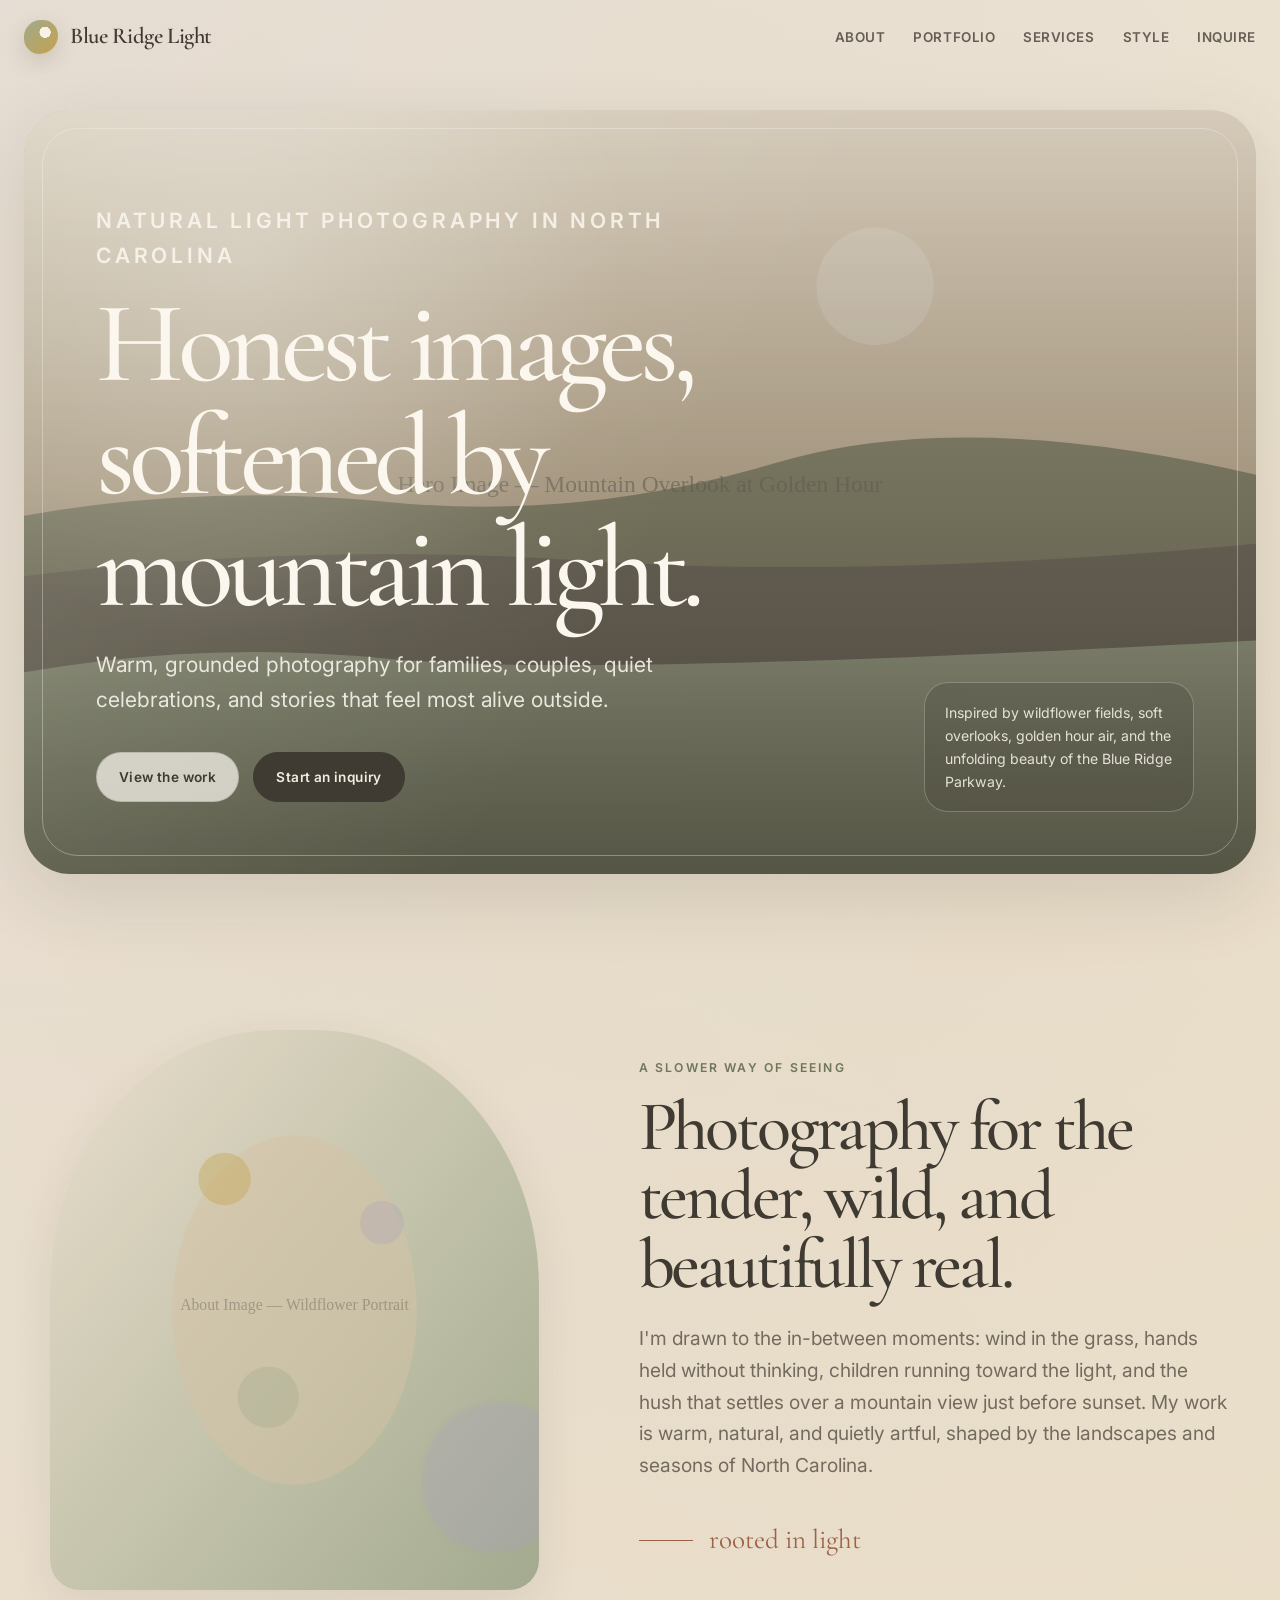
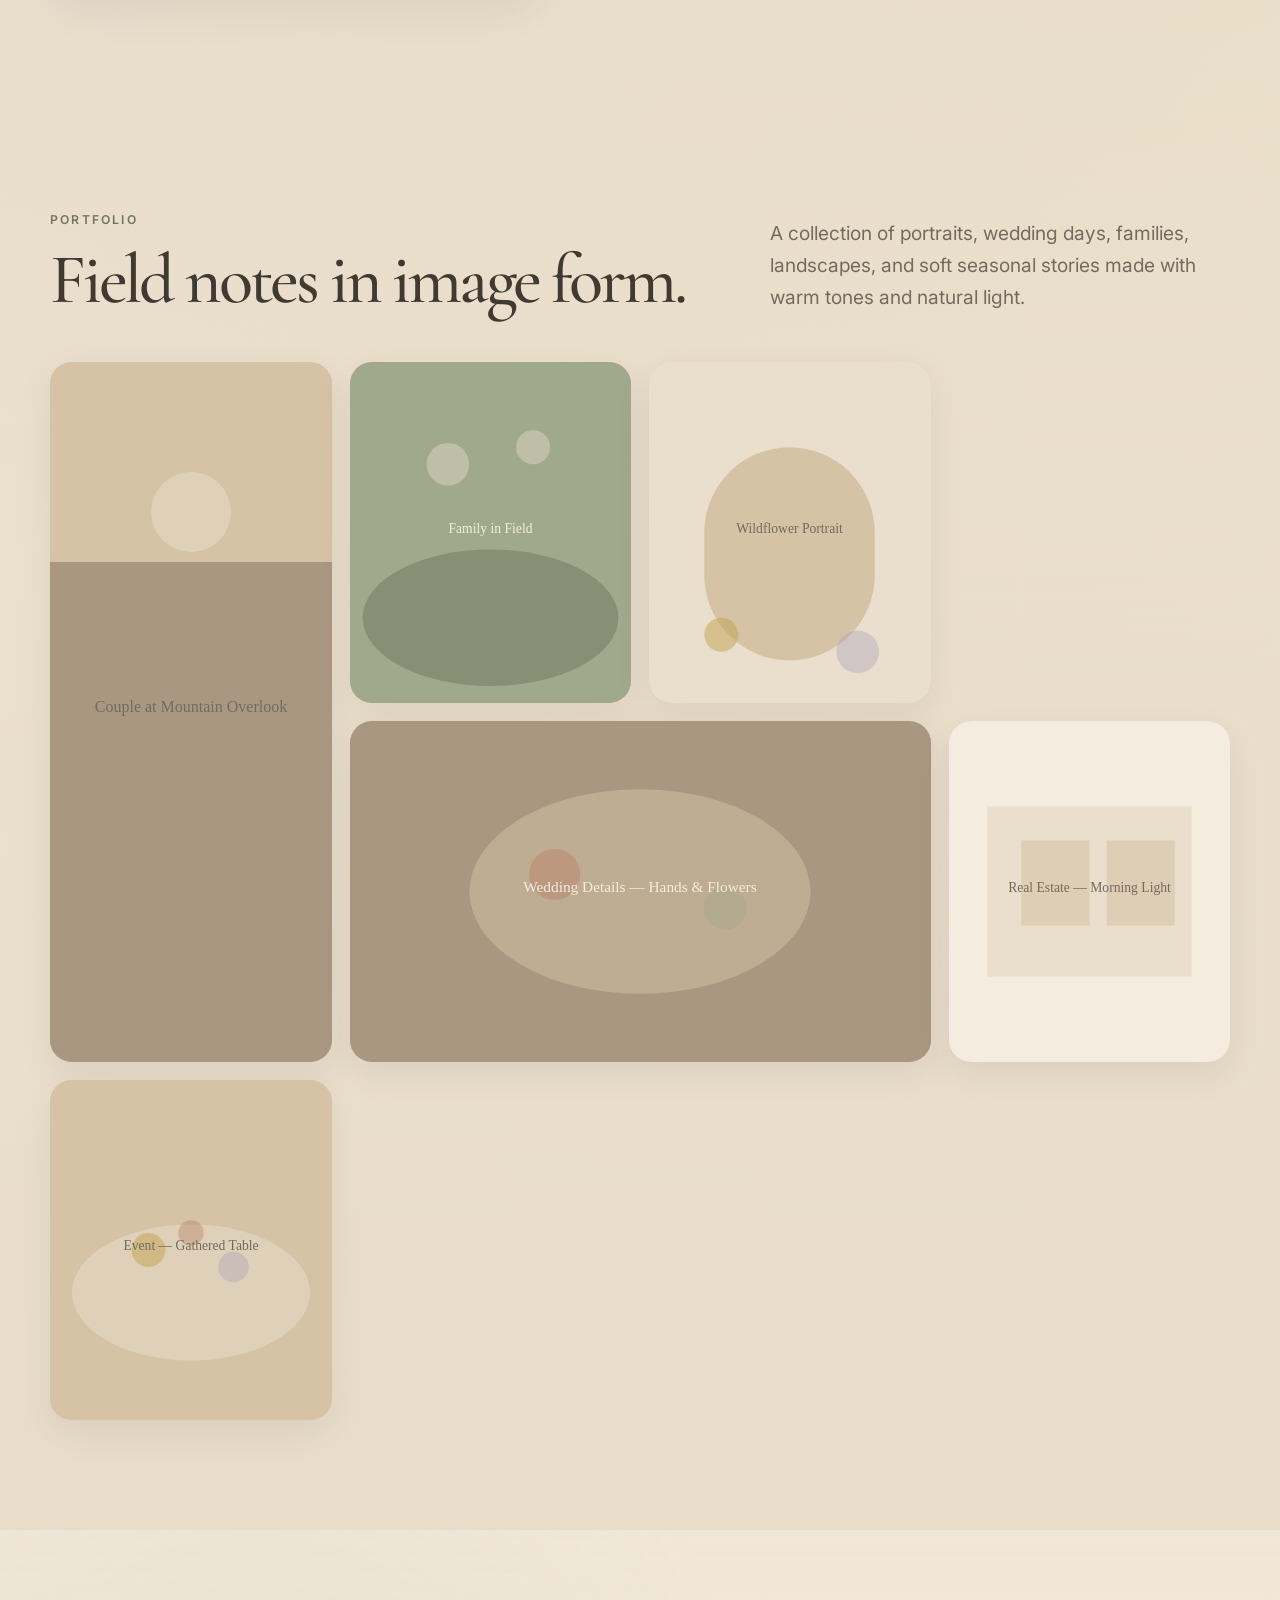
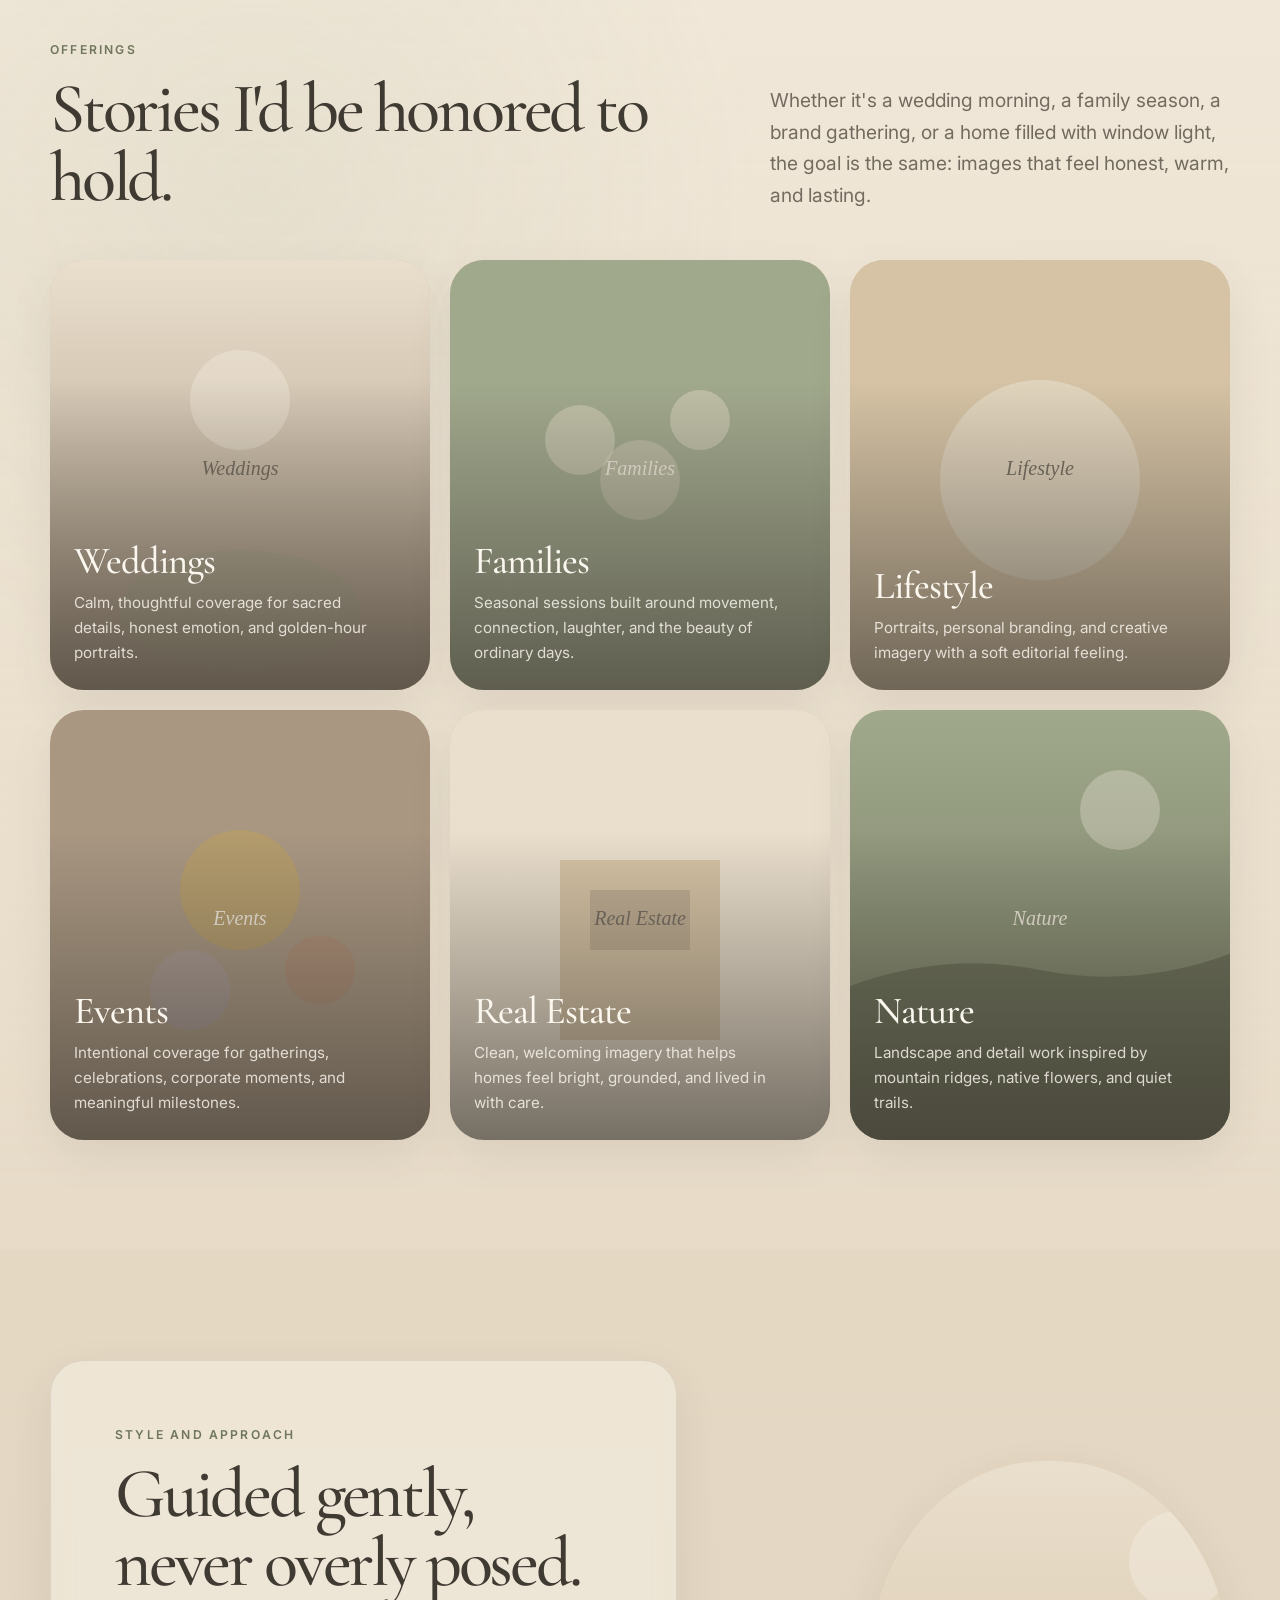
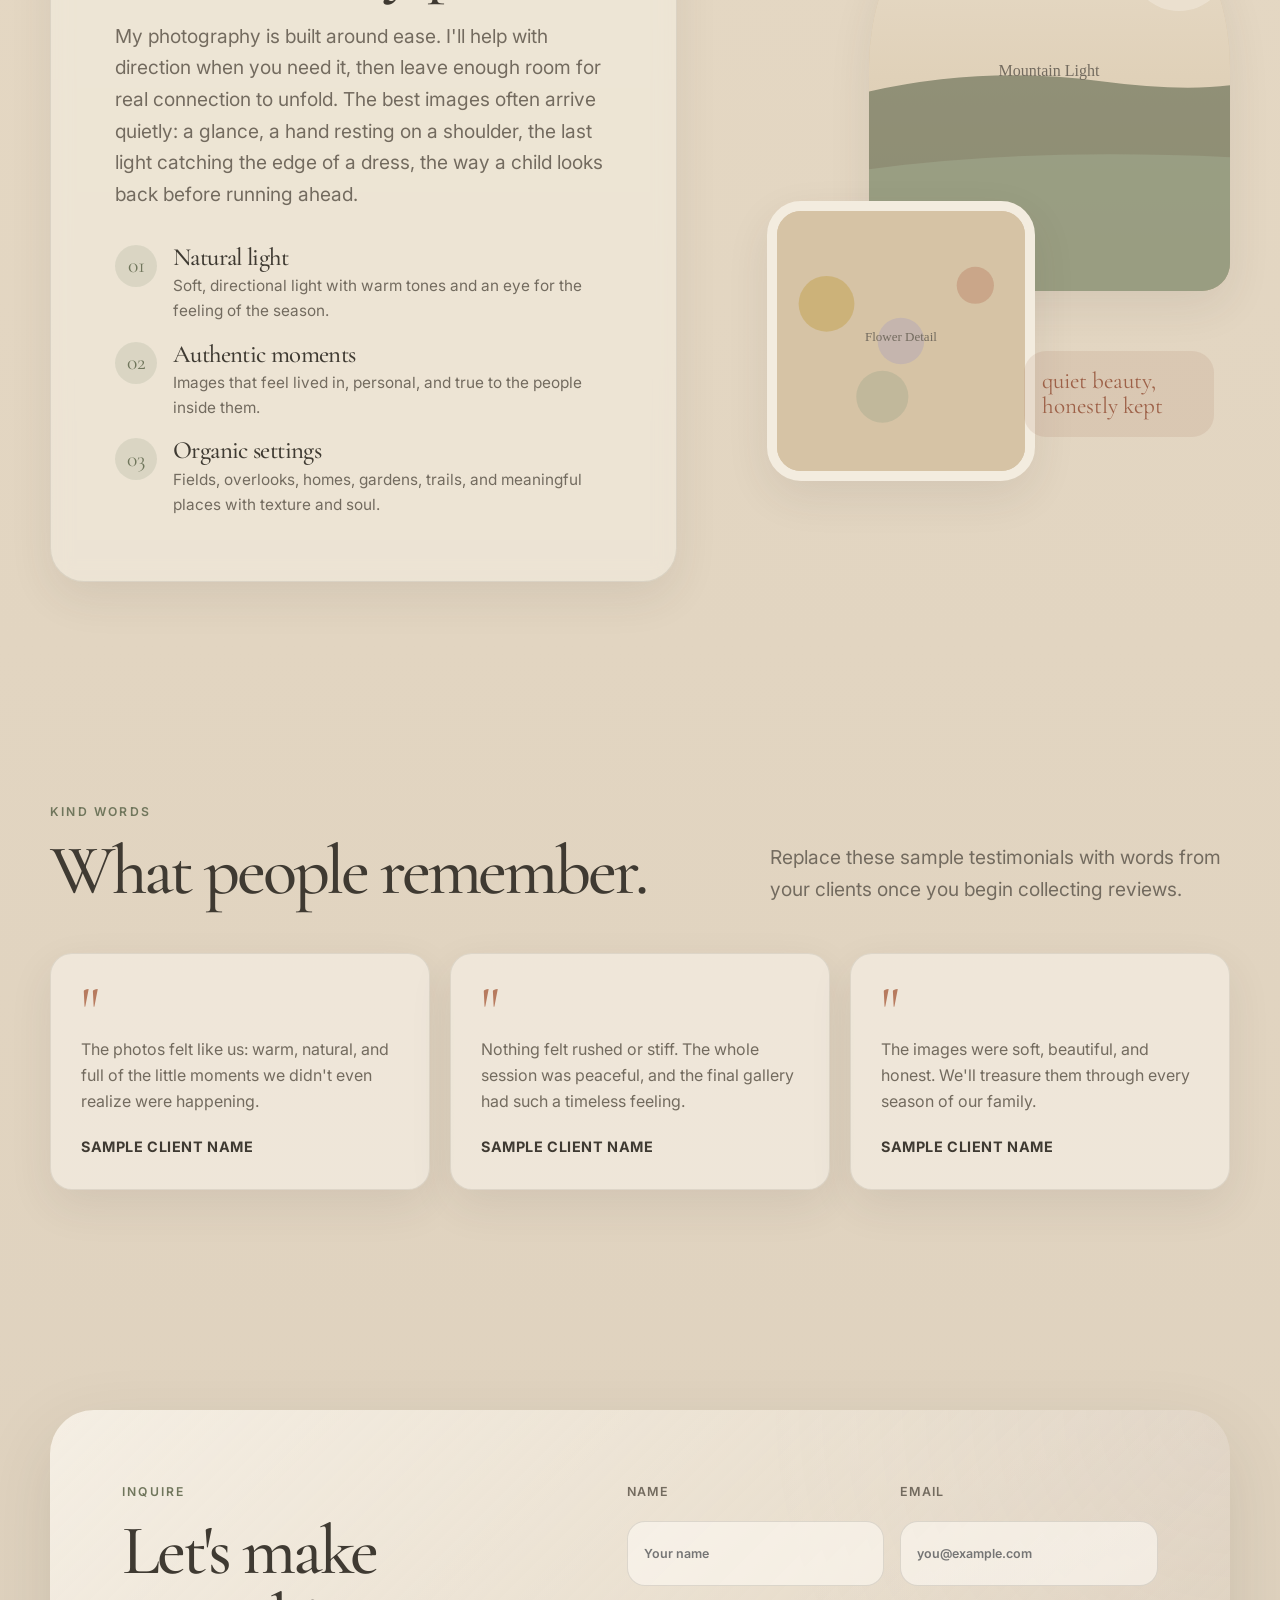
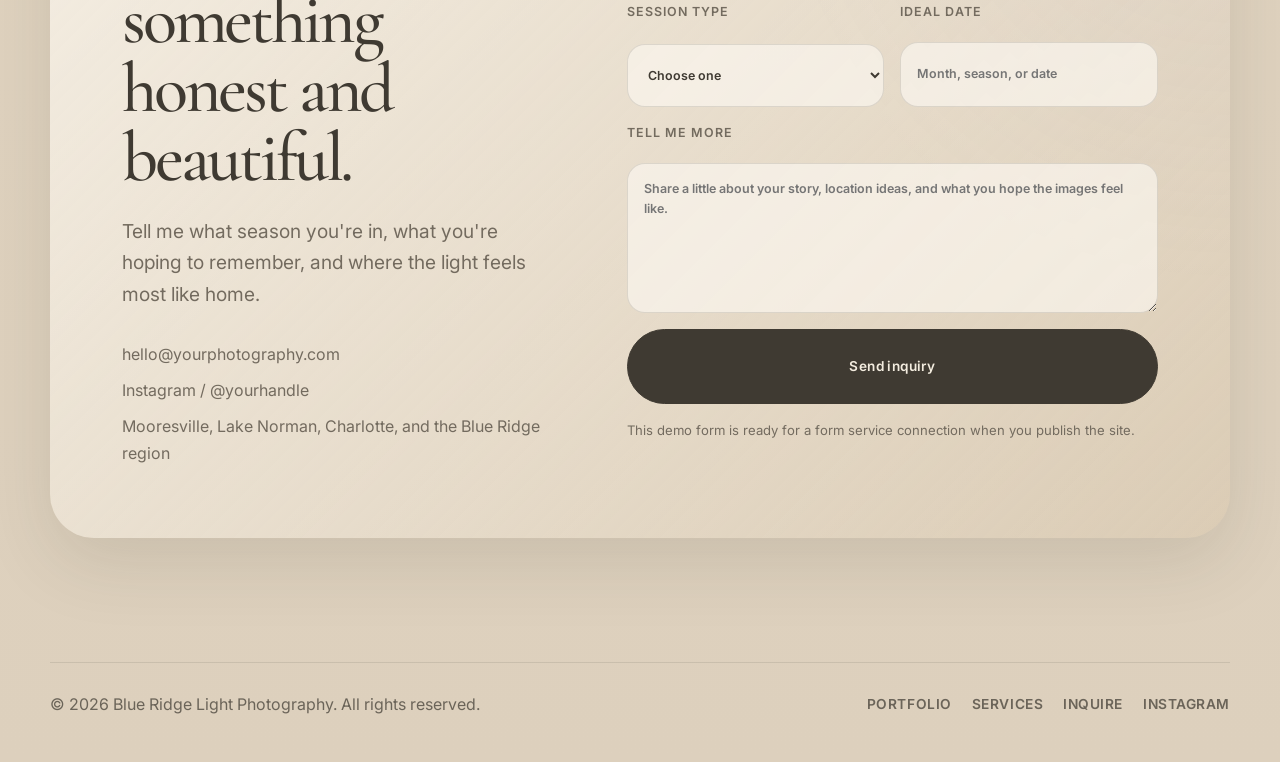
==== index.html @ a68f1947 "Initial commit: Blue Ridge Light Photography portfolio - Organized project structure (css/, js/, ima" ====
<!DOCTYPE html>
<html lang="en">
<head>
  <meta charset="UTF-8" />
  <meta name="viewport" content="width=device-width, initial-scale=1.0" />
  <title>Blue Ridge Light Photography</title>
  <meta name="description" content="Warm, natural-light photography inspired by wildflowers, mountain landscapes, and the quiet beauty of North Carolina." />

  <!-- Google Fonts -->
  <link rel="preconnect" href="https://fonts.googleapis.com">
  <link rel="preconnect" href="https://fonts.gstatic.com" crossorigin>
  <link href="https://fonts.googleapis.com/css2?family=Cormorant+Garamond:wght@400;500;600;700&family=Inter:wght@300;400;500;600&display=swap" rel="stylesheet">

  <!-- Site Styles -->
  <link rel="stylesheet" href="css/style.css" />
</head>
<body>
  <!-- ==========================================================================
       HEADER
       ========================================================================== -->
  <header class="site-header" id="siteHeader">
    <div class="nav-wrap">
      <a href="#top" class="brand" aria-label="Blue Ridge Light Photography home">
        <span class="brand-mark" aria-hidden="true"></span>
        <span>Blue Ridge Light</span>
      </a>

      <nav class="nav-links" id="navLinks" aria-label="Main navigation">
        <a href="#about">About</a>
        <a href="#portfolio">Portfolio</a>
        <a href="#services">Services</a>
        <a href="#story">Style</a>
        <a href="#contact">Inquire</a>
      </nav>

      <button class="menu-toggle" id="menuToggle" aria-label="Open navigation menu" aria-expanded="false">
        <span></span>
        <span></span>
        <span></span>
      </button>
    </div>
  </header>

  <main id="top">
    <!-- ==========================================================================
         HERO SECTION
         Replace images/hero-blue-ridge-overlook.svg with your own photography
         ========================================================================== -->
    <section class="hero" aria-labelledby="hero-title">
      <div class="hero-card reveal">
        <div class="hero-content">
          <p class="eyebrow">Natural light photography in North Carolina</p>
          <h1 id="hero-title">Honest images, softened by mountain light.</h1>
          <p>
            Warm, grounded photography for families, couples, quiet celebrations, and stories that feel most alive outside.
          </p>
          <div class="hero-actions">
            <a href="#portfolio" class="button">View the work</a>
            <a href="#contact" class="button dark">Start an inquiry</a>
          </div>
        </div>

        <aside class="hero-meta" aria-label="Photography style note">
          Inspired by wildflower fields, soft overlooks, golden hour air, and the unfolding beauty of the Blue Ridge Parkway.
        </aside>
      </div>
    </section>

    <!-- ==========================================================================
         ABOUT SECTION
         Replace images/about-wildflower-portrait.svg with your own photography
         ========================================================================== -->
    <section id="about" aria-labelledby="about-title">
      <div class="container intro-grid">
        <div class="intro-image reveal" role="img" aria-label="A warm portrait in a wildflower field"></div>

        <div class="intro-copy reveal">
          <p class="eyebrow">A slower way of seeing</p>
          <h2 id="about-title">Photography for the tender, wild, and beautifully real.</h2>
          <p class="lead">
            I'm drawn to the in-between moments: wind in the grass, hands held without thinking, children running toward the light, and the hush that settles over a mountain view just before sunset. My work is warm, natural, and quietly artful, shaped by the landscapes and seasons of North Carolina.
          </p>
          <div class="signature">
            <span class="signature-line" aria-hidden="true"></span>
            <span>rooted in light</span>
          </div>
        </div>
      </div>
    </section>

    <!-- ==========================================================================
         PORTFOLIO / GALLERY SECTION
         Replace image paths with your own files
         ========================================================================== -->
    <section id="portfolio" aria-labelledby="portfolio-title">
      <div class="container">
        <div class="section-header reveal">
          <div>
            <p class="eyebrow">Portfolio</p>
            <h2 id="portfolio-title">Field notes in image form.</h2>
          </div>
          <p class="lead">
            A collection of portraits, wedding days, families, landscapes, and soft seasonal stories made with warm tones and natural light.
          </p>
        </div>

        <div class="gallery-grid">
          <article class="gallery-item tall reveal">
            <img src="images/gallery-couple-mountain.svg" alt="Couple standing near a mountain overlook at golden hour" />
            <div class="gallery-caption">
              <strong>Overlook vows</strong>
              <span>Couples / Blue Ridge Parkway</span>
            </div>
          </article>

          <article class="gallery-item reveal">
            <img src="images/gallery-family-field.svg" alt="Family walking through a quiet field" />
            <div class="gallery-caption">
              <strong>Field light</strong>
              <span>Families / Seasonal sessions</span>
            </div>
          </article>

          <article class="gallery-item reveal">
            <img src="images/gallery-portrait-wildflowers.svg" alt="Natural light portrait among wildflowers" />
            <div class="gallery-caption">
              <strong>Wildflower portrait</strong>
              <span>Portraits / Editorial</span>
            </div>
          </article>

          <article class="gallery-item wide reveal">
            <img src="images/gallery-wedding-hands.svg" alt="Wedding detail image of hands and flowers" />
            <div class="gallery-caption">
              <strong>Quiet promises</strong>
              <span>Weddings / Details</span>
            </div>
          </article>

          <article class="gallery-item reveal">
            <img src="images/gallery-home-interior.svg" alt="Warm real estate interior with natural light" />
            <div class="gallery-caption">
              <strong>Morning room</strong>
              <span>Real estate / Interiors</span>
            </div>
          </article>

          <article class="gallery-item reveal">
            <img src="images/gallery-event-table.svg" alt="A softly styled event table with florals" />
            <div class="gallery-caption">
              <strong>Gathered table</strong>
              <span>Events / Corporate gatherings</span>
            </div>
          </article>
        </div>
      </div>
    </section>

    <!-- ==========================================================================
         FEATURED CATEGORIES SECTION
         Replace image paths with your own files
         ========================================================================== -->
    <section class="categories" id="services" aria-labelledby="services-title">
      <div class="container">
        <div class="section-header reveal">
          <div>
            <p class="eyebrow">Offerings</p>
            <h2 id="services-title">Stories I'd be honored to hold.</h2>
          </div>
          <p class="lead">
            Whether it's a wedding morning, a family season, a brand gathering, or a home filled with window light, the goal is the same: images that feel honest, warm, and lasting.
          </p>
        </div>

        <div class="category-grid">
          <article class="category-card reveal">
            <img src="images/category-weddings.svg" alt="Wedding couple walking through soft outdoor light" />
            <div class="category-content">
              <h3>Weddings</h3>
              <p>Calm, thoughtful coverage for sacred details, honest emotion, and golden-hour portraits.</p>
            </div>
          </article>

          <article class="category-card reveal">
            <img src="images/category-families.svg" alt="Family session in an open field" />
            <div class="category-content">
              <h3>Families</h3>
              <p>Seasonal sessions built around movement, connection, laughter, and the beauty of ordinary days.</p>
            </div>
          </article>

          <article class="category-card reveal">
            <img src="images/category-lifestyle.svg" alt="Lifestyle portrait in natural light" />
            <div class="category-content">
              <h3>Lifestyle</h3>
              <p>Portraits, personal branding, and creative imagery with a soft editorial feeling.</p>
            </div>
          </article>

          <article class="category-card reveal">
            <img src="images/category-events.svg" alt="Warm event photography detail with flowers and candlelight" />
            <div class="category-content">
              <h3>Events</h3>
              <p>Intentional coverage for gatherings, celebrations, corporate moments, and meaningful milestones.</p>
            </div>
          </article>

          <article class="category-card reveal">
            <img src="images/category-real-estate.svg" alt="Natural light real estate exterior near trees" />
            <div class="category-content">
              <h3>Real Estate</h3>
              <p>Clean, welcoming imagery that helps homes feel bright, grounded, and lived in with care.</p>
            </div>
          </article>

          <article class="category-card reveal">
            <img src="images/category-nature.svg" alt="Blue Ridge mountain landscape with soft mist" />
            <div class="category-content">
              <h3>Nature</h3>
              <p>Landscape and detail work inspired by mountain ridges, native flowers, and quiet trails.</p>
            </div>
          </article>
        </div>
      </div>
    </section>

    <!-- ==========================================================================
         STORYTELLING / STYLE SECTION
         Replace image paths with your own files
         ========================================================================== -->
    <section id="story" aria-labelledby="story-title">
      <div class="container story-grid">
        <div class="story-panel reveal">
          <p class="eyebrow">Style and approach</p>
          <h2 id="story-title">Guided gently, never overly posed.</h2>
          <p class="lead">
            My photography is built around ease. I'll help with direction when you need it, then leave enough room for real connection to unfold. The best images often arrive quietly: a glance, a hand resting on a shoulder, the last light catching the edge of a dress, the way a child looks back before running ahead.
          </p>

          <div class="story-list">
            <article>
              <span>01</span>
              <div>
                <h3>Natural light</h3>
                <p>Soft, directional light with warm tones and an eye for the feeling of the season.</p>
              </div>
            </article>

            <article>
              <span>02</span>
              <div>
                <h3>Authentic moments</h3>
                <p>Images that feel lived in, personal, and true to the people inside them.</p>
              </div>
            </article>

            <article>
              <span>03</span>
              <div>
                <h3>Organic settings</h3>
                <p>Fields, overlooks, homes, gardens, trails, and meaningful places with texture and soul.</p>
              </div>
            </article>
          </div>
        </div>

        <div class="story-image-stack reveal" aria-label="Layered natural light photography images">
          <div class="stack-image one">
            <img src="images/story-mountain-light.svg" alt="Mountain landscape with warm light" />
          </div>
          <div class="stack-image two">
            <img src="images/story-flower-detail.svg" alt="Close detail of wildflowers in warm light" />
          </div>
          <div class="texture-note">quiet beauty, honestly kept</div>
        </div>
      </div>
    </section>

    <!-- ==========================================================================
         TESTIMONIALS SECTION
         Replace with real client testimonials when you have them
         ========================================================================== -->
    <section aria-labelledby="testimonials-title">
      <div class="container">
        <div class="section-header reveal">
          <div>
            <p class="eyebrow">Kind words</p>
            <h2 id="testimonials-title">What people remember.</h2>
          </div>
          <p class="lead">
            Replace these sample testimonials with words from your clients once you begin collecting reviews.
          </p>
        </div>

        <div class="testimonial-grid">
          <article class="testimonial-card reveal">
            <div class="quote-mark">"</div>
            <p>The photos felt like us: warm, natural, and full of the little moments we didn't even realize were happening.</p>
            <strong>Sample client name</strong>
          </article>

          <article class="testimonial-card reveal">
            <div class="quote-mark">"</div>
            <p>Nothing felt rushed or stiff. The whole session was peaceful, and the final gallery had such a timeless feeling.</p>
            <strong>Sample client name</strong>
          </article>

          <article class="testimonial-card reveal">
            <div class="quote-mark">"</div>
            <p>The images were soft, beautiful, and honest. We'll treasure them through every season of our family.</p>
            <strong>Sample client name</strong>
          </article>
        </div>
      </div>
    </section>

    <!-- ==========================================================================
         CONTACT / INQUIRY SECTION
         Connect form to Formspree, Netlify Forms, Basin, or your backend
         ========================================================================== -->
    <section class="contact" id="contact" aria-labelledby="contact-title">
      <div class="container">
        <div class="contact-card reveal">
          <div class="contact-details">
            <p class="eyebrow">Inquire</p>
            <h2 id="contact-title">Let's make something honest and beautiful.</h2>
            <p class="lead">
              Tell me what season you're in, what you're hoping to remember, and where the light feels most like home.
            </p>
            <div class="contact-links">
              <a href="mailto:hello@yourphotography.com">hello@yourphotography.com</a>
              <a href="https://www.instagram.com/yourhandle" target="_blank" rel="noreferrer">Instagram / @yourhandle</a>
              <span>Mooresville, Lake Norman, Charlotte, and the Blue Ridge region</span>
            </div>
          </div>

          <form class="contact-form" id="inquiryForm">
            <div class="form-row">
              <label>
                Name
                <input type="text" name="name" placeholder="Your name" required />
              </label>
              <label>
                Email
                <input type="email" name="email" placeholder="you@example.com" required />
              </label>
            </div>

            <div class="form-row">
              <label>
                Session type
                <select name="sessionType" required>
                  <option value="">Choose one</option>
                  <option>Wedding</option>
                  <option>Family session</option>
                  <option>Couples or engagement</option>
                  <option>Event or corporate</option>
                  <option>Real estate</option>
                  <option>Portrait or lifestyle</option>
                </select>
              </label>
              <label>
                Ideal date
                <input type="text" name="date" placeholder="Month, season, or date" />
              </label>
            </div>

            <label>
              Tell me more
              <textarea name="message" placeholder="Share a little about your story, location ideas, and what you hope the images feel like." required></textarea>
            </label>

            <button class="button dark" type="submit">Send inquiry</button>
            <p class="form-note" id="formNote">This demo form is ready for a form service connection when you publish the site.</p>
          </form>
        </div>
      </div>
    </section>
  </main>

  <!-- ==========================================================================
       FOOTER
       ========================================================================== -->
  <footer class="site-footer">
    <div class="footer-wrap">
      <p>© <span id="year"></span> Blue Ridge Light Photography. All rights reserved.</p>
      <div class="footer-links">
        <a href="#portfolio">Portfolio</a>
        <a href="#services">Services</a>
        <a href="#contact">Inquire</a>
        <a href="https://www.instagram.com/yourhandle" target="_blank" rel="noreferrer">Instagram</a>
      </div>
    </div>
  </footer>

  <!-- Site Scripts -->
  <script src="js/main.js"></script>
</body>
</html>
---- css/style.css ----
/* ==========================================================================
   BLUE RIDGE LIGHT PHOTOGRAPHY
   A warm, natural-light photography portfolio
   Inspired by wildflowers, mountain landscapes, and the Blue Ridge Parkway
   ========================================================================== */

/* ==========================================================================
   ROOT VARIABLES - Earthy, warm, nature-inspired palette
   ========================================================================== */
:root {
  /* Core neutrals */
  --cream: #f3ecdf;
  --warm-cream: #eadfcd;
  --sand: #d6c3a5;
  --taupe: #a99782;
  --warm-gray: #736b5f;
  --charcoal: #3f3a32;

  /* Nature-inspired accents */
  --sage: #a1a98d;
  --olive: #70765c;
  --clay: #b77b5f;
  --rust: #9d6148;
  --lavender: #aaa0bb;
  --goldenrod: #c4a24f;

  /* Utilities */
  --white-soft: #fbf7ef;
  --shadow: 0 24px 70px rgba(63, 58, 50, 0.13);
  --shadow-soft: 0 16px 44px rgba(63, 58, 50, 0.09);

  /* Border radius values for organic, soft shapes */
  --radius-lg: 34px;
  --radius-md: 22px;
  --radius-sm: 14px;

  /* Layout */
  --max-width: 1180px;

  /* Typography */
  --serif: 'Cormorant Garamond', Georgia, serif;
  --sans: 'Inter', Arial, sans-serif;
}

/* ==========================================================================
   GLOBAL RESET + BASE STYLES
   ========================================================================== */
*, *::before, *::after {
  box-sizing: border-box;
}

html {
  scroll-behavior: smooth;
}

body {
  margin: 0;
  font-family: var(--sans);
  color: var(--charcoal);
  background:
    radial-gradient(circle at top left, rgba(170, 160, 187, 0.16), transparent 30%),
    radial-gradient(circle at 80% 10%, rgba(196, 162, 79, 0.12), transparent 34%),
    linear-gradient(180deg, var(--cream), #e7dac5 52%, #ddd0bd 100%);
  overflow-x: hidden;
  line-height: 1.65;
}

img {
  max-width: 100%;
  display: block;
}

a {
  color: inherit;
  text-decoration: none;
}

button,
input,
textarea,
select {
  font: inherit;
}

section {
  position: relative;
  padding: 110px 24px;
}

.container {
  width: min(100%, var(--max-width));
  margin: 0 auto;
}

.eyebrow {
  margin: 0 0 14px;
  color: var(--olive);
  font-size: 0.76rem;
  font-weight: 600;
  letter-spacing: 0.18em;
  text-transform: uppercase;
}

h1, h2, h3 {
  font-family: var(--serif);
  font-weight: 500;
  line-height: 0.98;
  color: var(--charcoal);
}

h1 {
  margin: 0;
  font-size: clamp(4rem, 9vw, 8.7rem);
  letter-spacing: -0.055em;
}

h2 {
  margin: 0;
  font-size: clamp(2.8rem, 5.5vw, 5.5rem);
  letter-spacing: -0.045em;
}

h3 {
  margin: 0;
  font-size: clamp(1.65rem, 3vw, 2.4rem);
  letter-spacing: -0.025em;
}

p {
  margin: 0;
}

.lead {
  max-width: 690px;
  color: var(--warm-gray);
  font-size: clamp(1.03rem, 1.6vw, 1.2rem);
}

.button {
  display: inline-flex;
  align-items: center;
  justify-content: center;
  gap: 10px;
  min-height: 48px;
  padding: 13px 22px;
  border: 1px solid rgba(63, 58, 50, 0.16);
  border-radius: 999px;
  background: rgba(251, 247, 239, 0.72);
  color: var(--charcoal);
  font-size: 0.85rem;
  font-weight: 600;
  letter-spacing: 0.03em;
  backdrop-filter: blur(14px);
  transition: transform 250ms ease, background 250ms ease, box-shadow 250ms ease;
}

.button:hover {
  transform: translateY(-2px);
  background: rgba(251, 247, 239, 0.95);
  box-shadow: var(--shadow-soft);
}

.button.dark {
  background: var(--charcoal);
  color: var(--cream);
  border-color: var(--charcoal);
}

.button.dark:hover {
  background: #2f2b25;
}

/* ==========================================================================
   HEADER + NAVIGATION
   ========================================================================== */
.site-header {
  position: fixed;
  z-index: 50;
  top: 0;
  left: 0;
  width: 100%;
  padding: 18px 24px;
  transition: background 260ms ease, box-shadow 260ms ease, padding 260ms ease;
}

.site-header.scrolled {
  padding: 12px 24px;
  background: rgba(243, 236, 223, 0.86);
  box-shadow: 0 12px 40px rgba(63, 58, 50, 0.08);
  backdrop-filter: blur(18px);
}

.nav-wrap {
  width: min(100%, 1240px);
  margin: 0 auto;
  display: flex;
  align-items: center;
  justify-content: space-between;
  gap: 24px;
}

.brand {
  display: flex;
  align-items: center;
  gap: 12px;
  font-family: var(--serif);
  font-size: 1.42rem;
  font-weight: 600;
  letter-spacing: -0.02em;
  color: var(--charcoal);
}

.brand-mark {
  width: 34px;
  height: 34px;
  border-radius: 50% 45% 55% 46%;
  background:
    radial-gradient(circle at 62% 36%, rgba(251, 247, 239, 0.94) 0 18%, transparent 19%),
    linear-gradient(135deg, var(--sage), var(--goldenrod));
  box-shadow: 0 8px 20px rgba(112, 118, 92, 0.22);
}

.nav-links {
  display: flex;
  align-items: center;
  gap: 28px;
  color: rgba(63, 58, 50, 0.78);
  font-size: 0.84rem;
  font-weight: 600;
  letter-spacing: 0.04em;
  text-transform: uppercase;
}

.nav-links a {
  position: relative;
  padding: 6px 0;
}

.nav-links a::after {
  content: '';
  position: absolute;
  left: 0;
  bottom: 0;
  width: 0;
  height: 1px;
  background: var(--rust);
  transition: width 240ms ease;
}

.nav-links a:hover::after {
  width: 100%;
}

.menu-toggle {
  display: none;
  width: 44px;
  height: 44px;
  border: 1px solid rgba(63, 58, 50, 0.16);
  border-radius: 50%;
  background: rgba(251, 247, 239, 0.72);
  color: var(--charcoal);
  cursor: pointer;
}

.menu-toggle span {
  display: block;
  width: 18px;
  height: 1.5px;
  margin: 4px auto;
  background: currentColor;
  transition: transform 240ms ease, opacity 240ms ease;
}

.menu-toggle.active span:nth-child(1) {
  transform: translateY(5.5px) rotate(45deg);
}

.menu-toggle.active span:nth-child(2) {
  opacity: 0;
}

.menu-toggle.active span:nth-child(3) {
  transform: translateY(-5.5px) rotate(-45deg);
}

/* ==========================================================================
   HERO SECTION
   Replace hero image path with your own photography
   ========================================================================== */
.hero {
  min-height: 100vh;
  display: grid;
  place-items: center;
  padding: 110px 24px 46px;
}

.hero-card {
  position: relative;
  width: min(100%, 1320px);
  min-height: 78vh;
  display: grid;
  align-items: end;
  overflow: hidden;
  border-radius: 46px;
  background:
    linear-gradient(180deg, rgba(63, 58, 50, 0.12), rgba(63, 58, 50, 0.54)),
    url('../images/hero-blue-ridge-overlook.svg') center/cover no-repeat;
  box-shadow: var(--shadow);
  isolation: isolate;
}

.hero-card::before {
  content: '';
  position: absolute;
  inset: 0;
  z-index: -1;
  background:
    radial-gradient(circle at 18% 20%, rgba(251, 247, 239, 0.26), transparent 32%),
    linear-gradient(120deg, rgba(161, 169, 141, 0.28), transparent 52%);
  mix-blend-mode: screen;
}

.hero-card::after {
  content: '';
  position: absolute;
  inset: 18px;
  border: 1px solid rgba(251, 247, 239, 0.34);
  border-radius: 36px;
  pointer-events: none;
}

.hero-content {
  position: relative;
  z-index: 2;
  max-width: 950px;
  padding: clamp(28px, 6vw, 72px);
  color: var(--white-soft);
}

.hero-content h1,
.hero-content p,
.hero-content .eyebrow {
  color: var(--white-soft);
}

.hero-content .eyebrow {
  opacity: 0.86;
}

.hero-content p {
  max-width: 620px;
  margin-top: 22px;
  font-size: clamp(1.04rem, 2vw, 1.32rem);
  color: rgba(251, 247, 239, 0.88);
}

.hero-actions {
  display: flex;
  flex-wrap: wrap;
  gap: 14px;
  margin-top: 34px;
}

.hero-meta {
  position: absolute;
  right: clamp(24px, 5vw, 62px);
  bottom: clamp(24px, 5vw, 62px);
  max-width: 270px;
  padding: 18px 20px;
  border: 1px solid rgba(251, 247, 239, 0.26);
  border-radius: 24px;
  background: rgba(63, 58, 50, 0.24);
  color: rgba(251, 247, 239, 0.86);
  backdrop-filter: blur(14px);
  font-size: 0.88rem;
}

/* ==========================================================================
   INTRO / ABOUT SECTION
   ========================================================================== */
.intro-grid {
  display: grid;
  grid-template-columns: 0.95fr 1.15fr;
  gap: clamp(40px, 8vw, 100px);
  align-items: center;
}

.intro-image {
  position: relative;
  min-height: 560px;
  border-radius: 46% 46% 30px 30px;
  background: url('../images/about-wildflower-portrait.svg') center/cover no-repeat;
  box-shadow: var(--shadow-soft);
  overflow: hidden;
}

.intro-image::after {
  content: '';
  position: absolute;
  right: -34px;
  bottom: 38px;
  width: 150px;
  height: 150px;
  border-radius: 50% 48% 52% 45%;
  background: rgba(170, 160, 187, 0.34);
  filter: blur(2px);
}

.intro-copy {
  max-width: 660px;
}

.intro-copy .lead {
  margin-top: 24px;
}

.signature {
  display: flex;
  align-items: center;
  gap: 16px;
  margin-top: 36px;
}

.signature-line {
  width: 54px;
  height: 1px;
  background: var(--rust);
}

.signature span {
  font-family: var(--serif);
  font-size: 1.7rem;
  color: var(--rust);
}

/* ==========================================================================
   PORTFOLIO / GALLERY SECTION
   ========================================================================== */
.section-header {
  display: flex;
  justify-content: space-between;
  gap: 34px;
  align-items: end;
  margin-bottom: 48px;
}

.section-header .lead {
  max-width: 460px;
}

.gallery-grid {
  display: grid;
  grid-template-columns: repeat(4, 1fr);
  gap: 18px;
}

.gallery-item {
  position: relative;
  min-height: 340px;
  overflow: hidden;
  border-radius: var(--radius-md);
  background: var(--sand);
  box-shadow: 0 12px 34px rgba(63, 58, 50, 0.09);
  cursor: pointer;
}

.gallery-item.tall {
  grid-row: span 2;
  min-height: 700px;
}

.gallery-item.wide {
  grid-column: span 2;
}

.gallery-item img {
  width: 100%;
  height: 100%;
  object-fit: cover;
  transition: transform 800ms ease, filter 800ms ease;
}

.gallery-item:hover img {
  transform: scale(1.05);
  filter: saturate(1.04) contrast(0.96);
}

.gallery-caption {
  position: absolute;
  inset: auto 14px 14px 14px;
  padding: 14px 16px;
  border-radius: 18px;
  background: rgba(251, 247, 239, 0.75);
  color: var(--charcoal);
  transform: translateY(12px);
  opacity: 0;
  transition: opacity 280ms ease, transform 280ms ease;
  backdrop-filter: blur(16px);
}

.gallery-item:hover .gallery-caption {
  opacity: 1;
  transform: translateY(0);
}

.gallery-caption strong {
  display: block;
  font-family: var(--serif);
  font-size: 1.3rem;
  line-height: 1.05;
}

.gallery-caption span {
  display: block;
  margin-top: 4px;
  color: var(--warm-gray);
  font-size: 0.83rem;
}

/* ==========================================================================
   FEATURED CATEGORIES SECTION
   ========================================================================== */
.categories {
  background:
    linear-gradient(180deg, rgba(251, 247, 239, 0.42), rgba(251, 247, 239, 0.12)),
    radial-gradient(circle at 20% 20%, rgba(161, 169, 141, 0.20), transparent 34%);
}

.category-grid {
  display: grid;
  grid-template-columns: repeat(3, 1fr);
  gap: 20px;
}

.category-card {
  position: relative;
  min-height: 430px;
  padding: 24px;
  display: flex;
  align-items: end;
  overflow: hidden;
  border-radius: var(--radius-lg);
  background: var(--sand);
  box-shadow: var(--shadow-soft);
}

.category-card::before {
  content: '';
  position: absolute;
  inset: 0;
  background: linear-gradient(180deg, transparent 28%, rgba(63, 58, 50, 0.68));
  z-index: 1;
}

.category-card img {
  position: absolute;
  inset: 0;
  width: 100%;
  height: 100%;
  object-fit: cover;
  transition: transform 900ms ease;
}

.category-card:hover img {
  transform: scale(1.045);
}

.category-content {
  position: relative;
  z-index: 2;
  color: var(--white-soft);
}

.category-content h3 {
  color: var(--white-soft);
}

.category-content p {
  max-width: 310px;
  margin-top: 10px;
  color: rgba(251, 247, 239, 0.82);
  font-size: 0.95rem;
}

/* ==========================================================================
   STORYTELLING / STYLE SECTION
   ========================================================================== */
.story-grid {
  display: grid;
  grid-template-columns: 1.15fr 0.85fr;
  gap: clamp(36px, 7vw, 90px);
  align-items: center;
}

.story-panel {
  padding: clamp(32px, 6vw, 64px);
  border: 1px solid rgba(63, 58, 50, 0.10);
  border-radius: var(--radius-lg);
  background: rgba(251, 247, 239, 0.42);
  box-shadow: var(--shadow-soft);
  backdrop-filter: blur(10px);
}

.story-panel .lead {
  margin-top: 24px;
}

.story-list {
  display: grid;
  gap: 18px;
  margin-top: 34px;
}

.story-list article {
  display: grid;
  grid-template-columns: 42px 1fr;
  gap: 16px;
  align-items: start;
}

.story-list span {
  display: grid;
  place-items: center;
  width: 42px;
  height: 42px;
  border-radius: 50%;
  background: rgba(161, 169, 141, 0.24);
  color: var(--olive);
  font-family: var(--serif);
  font-size: 1.35rem;
}

.story-list h3 {
  font-size: 1.55rem;
  margin-bottom: 4px;
}

.story-list p {
  color: var(--warm-gray);
  font-size: 0.96rem;
}

.story-image-stack {
  position: relative;
  min-height: 620px;
}

.stack-image {
  position: absolute;
  overflow: hidden;
  border-radius: var(--radius-lg);
  box-shadow: var(--shadow-soft);
  background: var(--sand);
}

.stack-image img {
  width: 100%;
  height: 100%;
  object-fit: cover;
}

.stack-image.one {
  top: 0;
  right: 0;
  width: 78%;
  height: 430px;
  border-radius: 48% 48% 28px 28px;
}

.stack-image.two {
  left: 0;
  bottom: 0;
  width: 58%;
  height: 280px;
  border: 10px solid var(--cream);
}

.texture-note {
  position: absolute;
  right: 16px;
  bottom: 44px;
  width: 190px;
  padding: 18px;
  border-radius: 22px;
  background: rgba(157, 97, 72, 0.12);
  color: var(--rust);
  font-family: var(--serif);
  font-size: 1.45rem;
  line-height: 1.08;
}

/* ==========================================================================
   TESTIMONIALS SECTION
   ========================================================================== */
.testimonial-grid {
  display: grid;
  grid-template-columns: repeat(3, 1fr);
  gap: 20px;
  margin-top: 46px;
}

.testimonial-card {
  padding: 30px;
  border: 1px solid rgba(63, 58, 50, 0.10);
  border-radius: var(--radius-md);
  background: rgba(251, 247, 239, 0.52);
  box-shadow: var(--shadow-soft);
}

.quote-mark {
  color: var(--clay);
  font-family: var(--serif);
  font-size: 4rem;
  line-height: 0.8;
}

.testimonial-card p {
  color: var(--warm-gray);
}

.testimonial-card strong {
  display: block;
  margin-top: 20px;
  color: var(--charcoal);
  font-size: 0.9rem;
  letter-spacing: 0.04em;
  text-transform: uppercase;
}

/* ==========================================================================
   CONTACT / INQUIRY SECTION
   ========================================================================== */
.contact {
  padding-bottom: 80px;
}

.contact-card {
  display: grid;
  grid-template-columns: 0.9fr 1.1fr;
  gap: clamp(30px, 6vw, 70px);
  padding: clamp(28px, 6vw, 72px);
  border-radius: 44px;
  background:
    linear-gradient(135deg, rgba(251, 247, 239, 0.76), rgba(214, 195, 165, 0.32)),
    radial-gradient(circle at top right, rgba(170, 160, 187, 0.16), transparent 34%);
  box-shadow: var(--shadow);
}

.contact-details {
  align-self: center;
}

.contact-details .lead {
  margin-top: 24px;
}

.contact-links {
  display: grid;
  gap: 10px;
  margin-top: 30px;
  color: var(--warm-gray);
}

.contact-form {
  display: grid;
  gap: 16px;
}

.form-row {
  display: grid;
  grid-template-columns: 1fr 1fr;
  gap: 16px;
}

label {
  display: grid;
  gap: 7px;
  color: var(--warm-gray);
  font-size: 0.78rem;
  font-weight: 600;
  letter-spacing: 0.08em;
  text-transform: uppercase;
}

input,
textarea,
select {
  width: 100%;
  border: 1px solid rgba(63, 58, 50, 0.14);
  border-radius: 18px;
  background: rgba(251, 247, 239, 0.68);
  color: var(--charcoal);
  outline: none;
  padding: 15px 16px;
  transition: border-color 200ms ease, box-shadow 200ms ease, background 200ms ease;
}

textarea {
  min-height: 138px;
  resize: vertical;
}

input:focus,
textarea:focus,
select:focus {
  border-color: rgba(157, 97, 72, 0.45);
  background: rgba(251, 247, 239, 0.94);
  box-shadow: 0 0 0 4px rgba(157, 97, 72, 0.08);
}

.form-note {
  color: var(--warm-gray);
  font-size: 0.82rem;
}

/* ==========================================================================
   FOOTER
   ========================================================================== */
.site-footer {
  padding: 44px 24px;
  color: rgba(63, 58, 50, 0.72);
}

.footer-wrap {
  width: min(100%, var(--max-width));
  margin: 0 auto;
  display: flex;
  align-items: center;
  justify-content: space-between;
  gap: 24px;
  border-top: 1px solid rgba(63, 58, 50, 0.12);
  padding-top: 28px;
}

.footer-links {
  display: flex;
  gap: 20px;
  font-size: 0.86rem;
  font-weight: 600;
  letter-spacing: 0.04em;
  text-transform: uppercase;
}

/* ==========================================================================
   REVEAL ANIMATIONS
   ========================================================================== */
.reveal {
  opacity: 0;
  transform: translateY(22px);
  transition: opacity 800ms ease, transform 800ms ease;
}

.reveal.visible {
  opacity: 1;
  transform: translateY(0);
}

/* ==========================================================================
   RESPONSIVE DESIGN
   ========================================================================== */
@media (max-width: 980px) {
  section {
    padding: 84px 20px;
  }

  .menu-toggle {
    display: block;
  }

  .nav-links {
    position: absolute;
    top: 70px;
    right: 24px;
    width: min(320px, calc(100vw - 48px));
    display: grid;
    gap: 0;
    padding: 18px;
    border: 1px solid rgba(63, 58, 50, 0.12);
    border-radius: 24px;
    background: rgba(243, 236, 223, 0.96);
    box-shadow: var(--shadow-soft);
    opacity: 0;
    pointer-events: none;
    transform: translateY(-8px);
    transition: opacity 240ms ease, transform 240ms ease;
    backdrop-filter: blur(18px);
  }

  .nav-links.open {
    opacity: 1;
    pointer-events: auto;
    transform: translateY(0);
  }

  .nav-links a {
    padding: 12px 6px;
  }

  .hero-card {
    min-height: 78vh;
    border-radius: 34px;
  }

  .hero-meta {
    position: relative;
    right: auto;
    bottom: auto;
    margin: 0 clamp(28px, 6vw, 72px) 34px;
  }

  .intro-grid,
  .story-grid,
  .contact-card {
    grid-template-columns: 1fr;
  }

  .intro-image {
    min-height: 460px;
  }

  .section-header {
    display: grid;
    align-items: start;
  }

  .gallery-grid {
    grid-template-columns: repeat(2, 1fr);
  }

  .category-grid,
  .testimonial-grid {
    grid-template-columns: 1fr 1fr;
  }

  .story-image-stack {
    min-height: 520px;
  }
}

@media (max-width: 680px) {
  .hero {
    padding-inline: 14px;
  }

  .hero-card {
    min-height: 82vh;
    border-radius: 26px;
  }

  .hero-card::after {
    inset: 10px;
    border-radius: 20px;
  }

  .hero-content {
    padding: 32px 24px 22px;
  }

  .hero-actions {
    display: grid;
  }

  .button {
    width: 100%;
  }

  .hero-meta {
    margin: 0 24px 24px;
  }

  .gallery-grid,
  .category-grid,
  .testimonial-grid,
  .form-row {
    grid-template-columns: 1fr;
  }

  .gallery-item,
  .gallery-item.tall,
  .gallery-item.wide {
    grid-column: auto;
    grid-row: auto;
    min-height: 390px;
  }

  .category-card {
    min-height: 390px;
  }

  .story-image-stack {
    min-height: auto;
    display: grid;
    gap: 18px;
  }

  .stack-image,
  .stack-image.one,
  .stack-image.two {
    position: relative;
    inset: auto;
    width: 100%;
    height: 360px;
    border-radius: var(--radius-lg);
  }

  .texture-note {
    position: relative;
    right: auto;
    bottom: auto;
    width: 100%;
  }

  .footer-wrap {
    flex-direction: column;
    align-items: flex-start;
  }

  .footer-links {
    flex-wrap: wrap;
  }
}
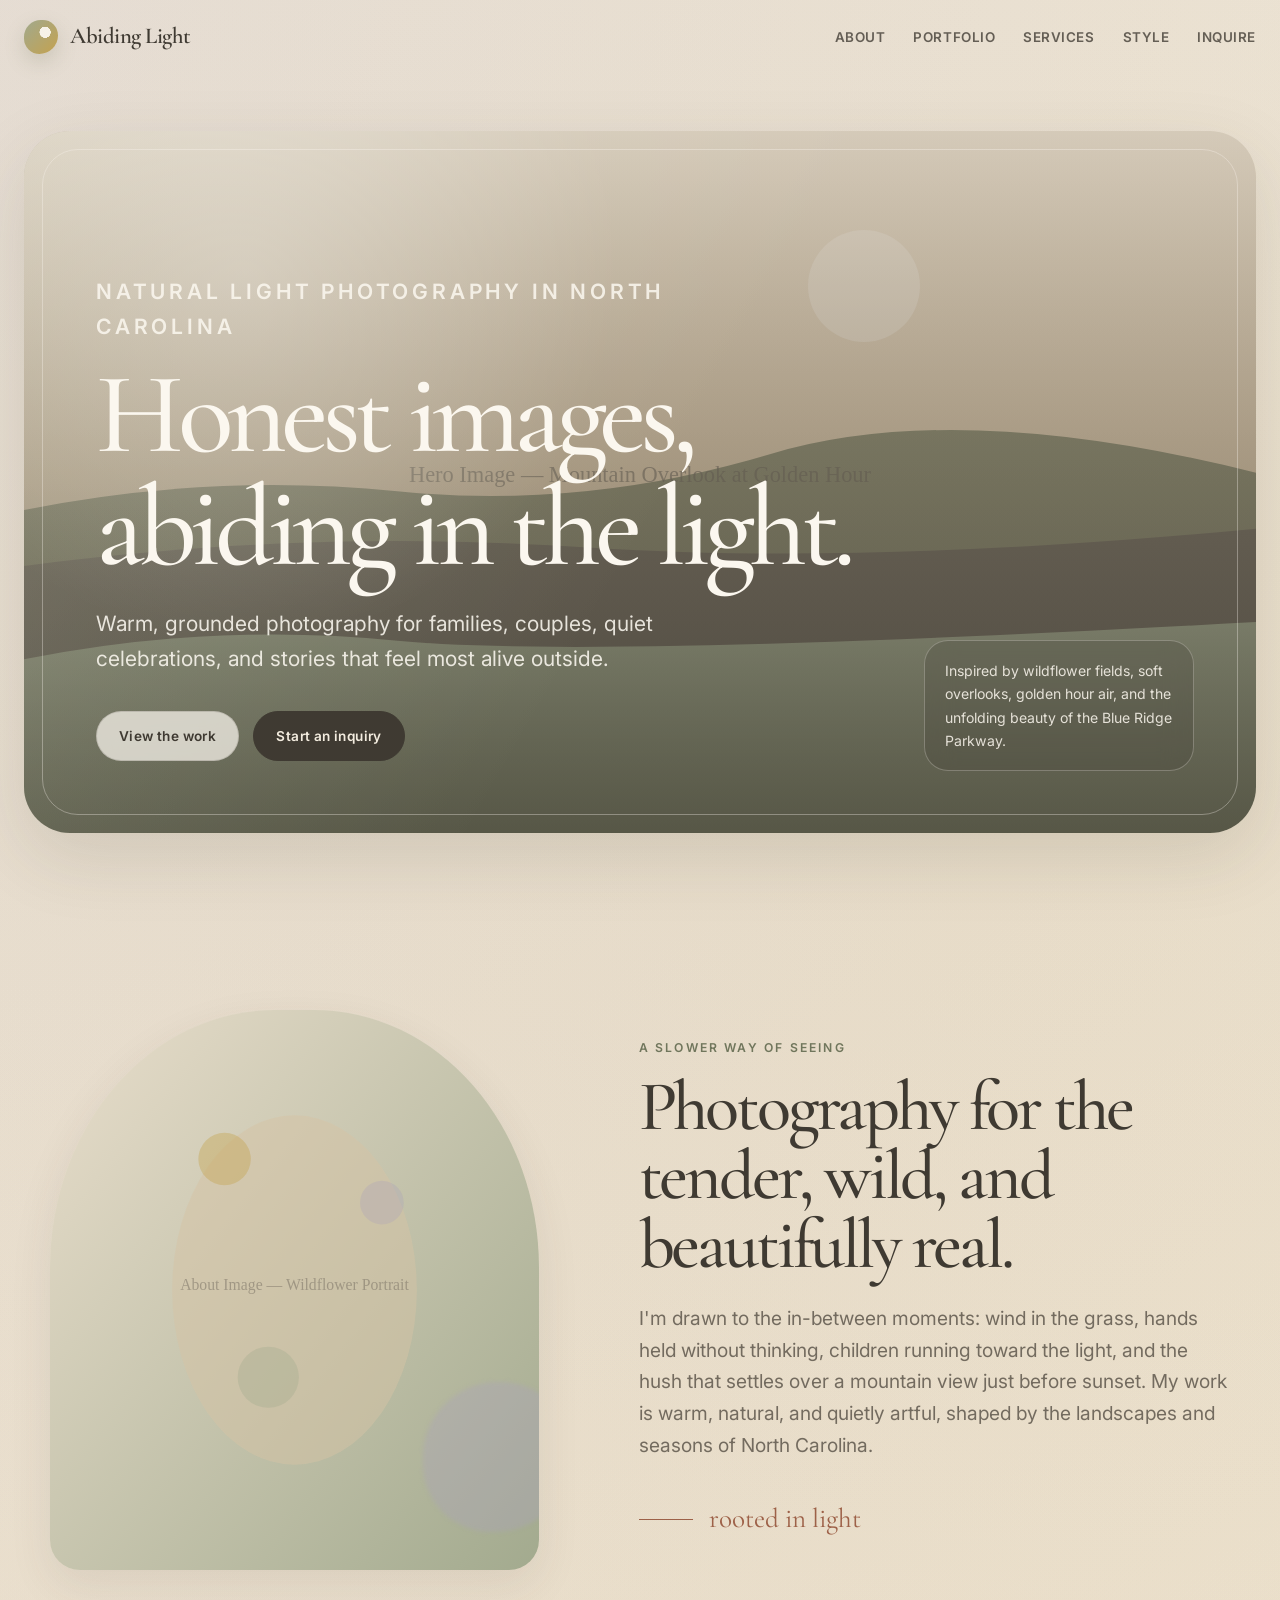
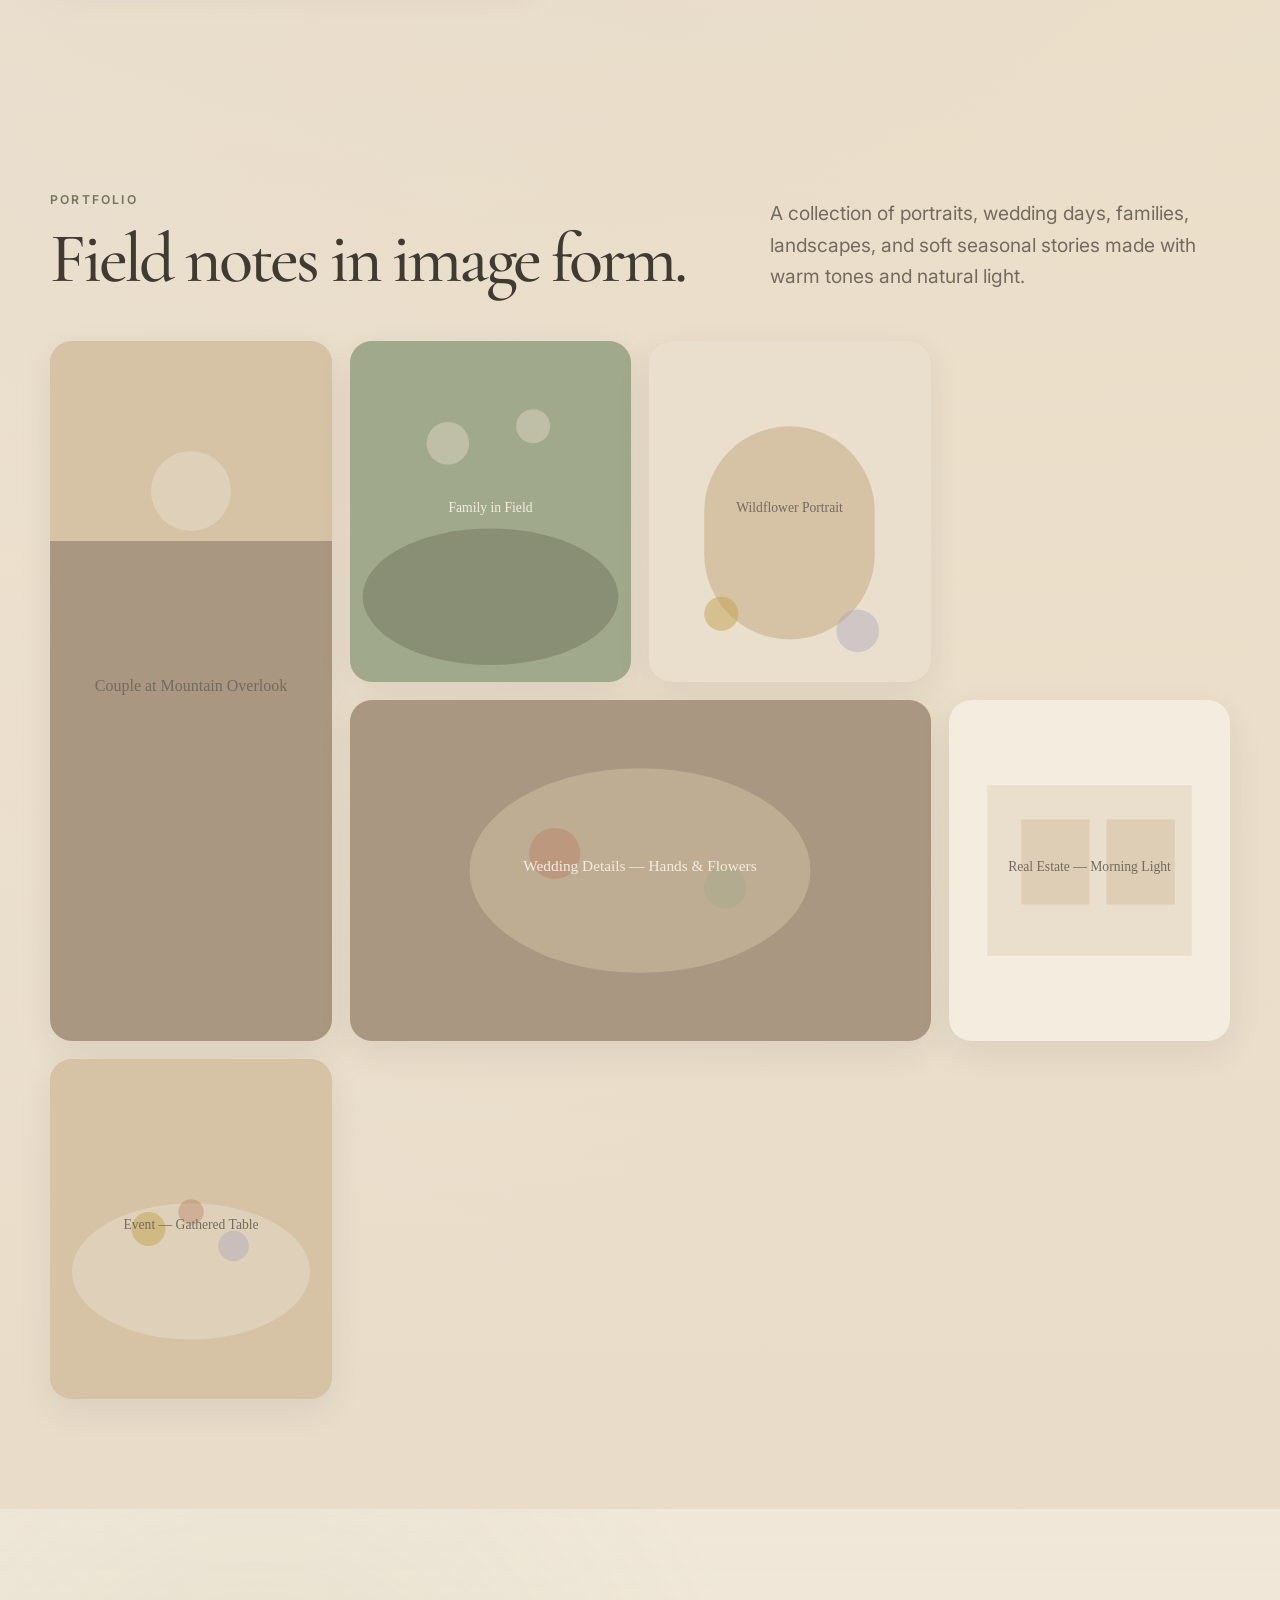
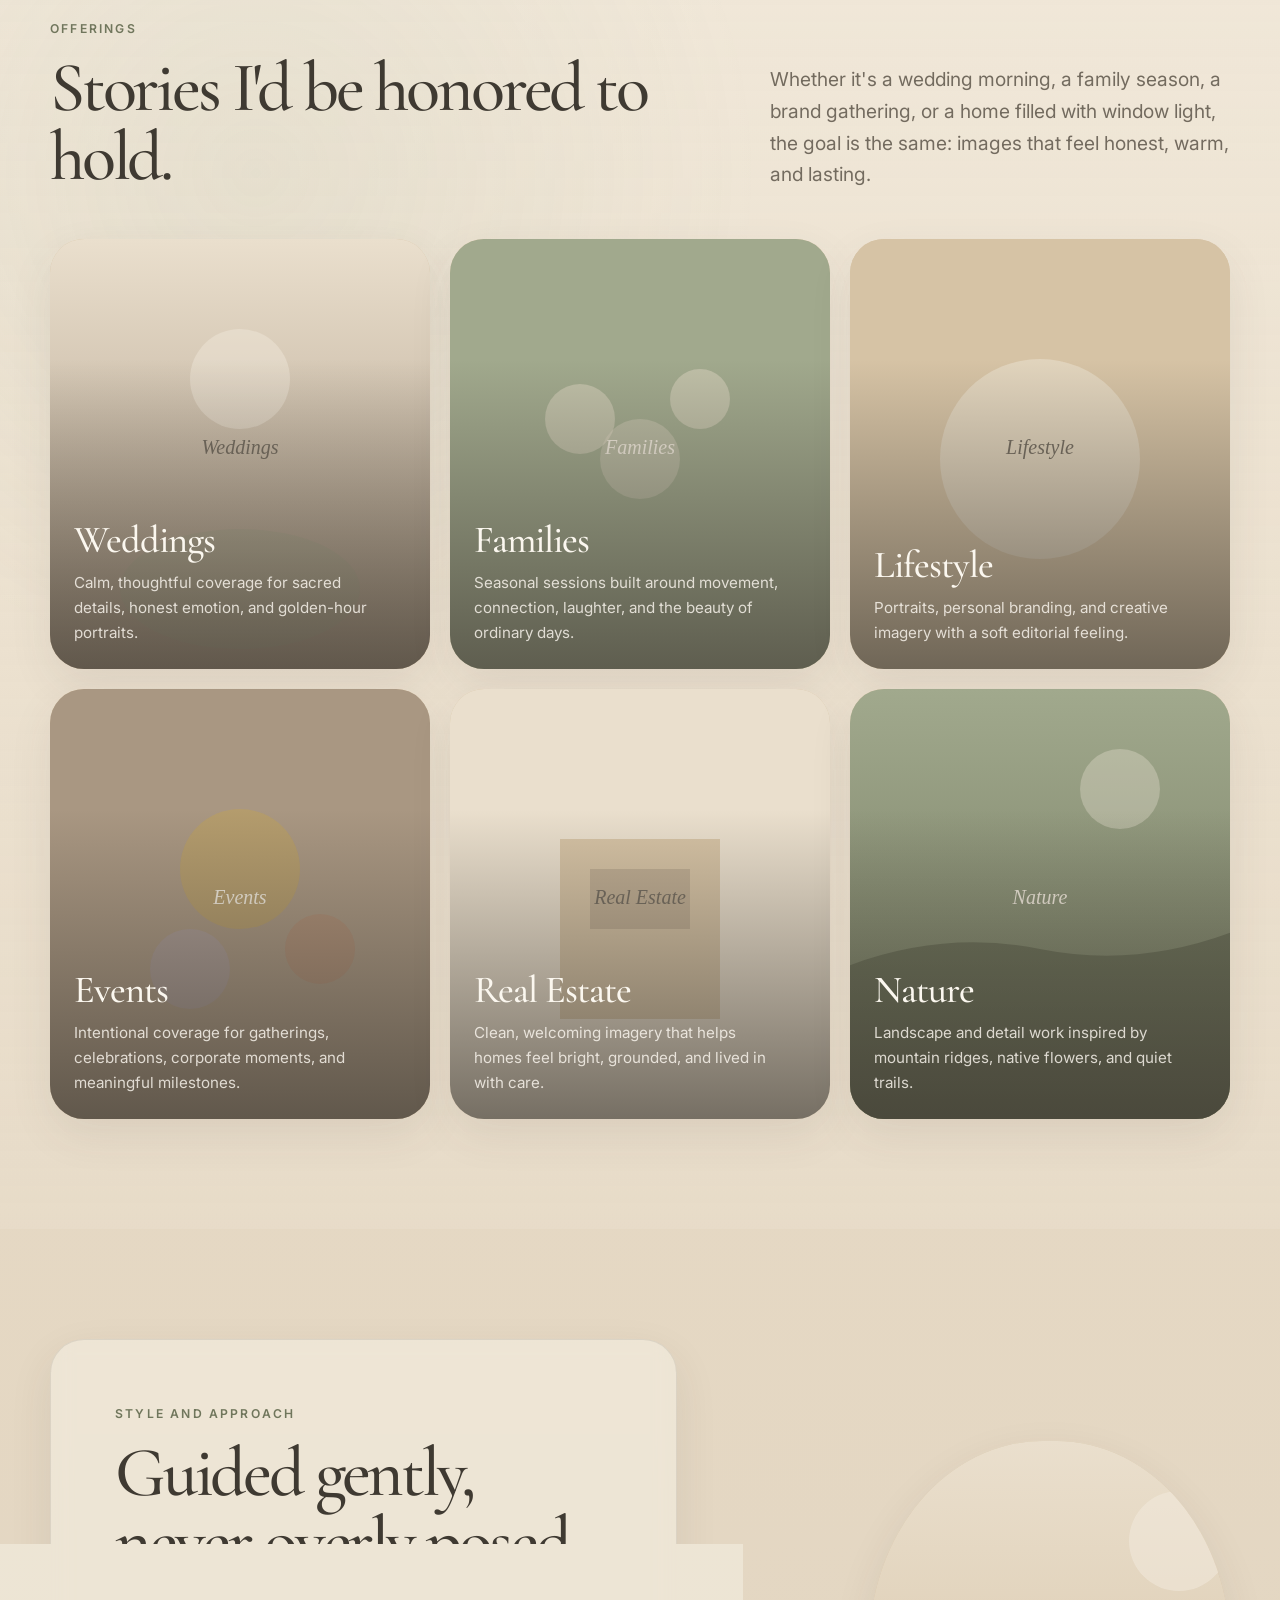
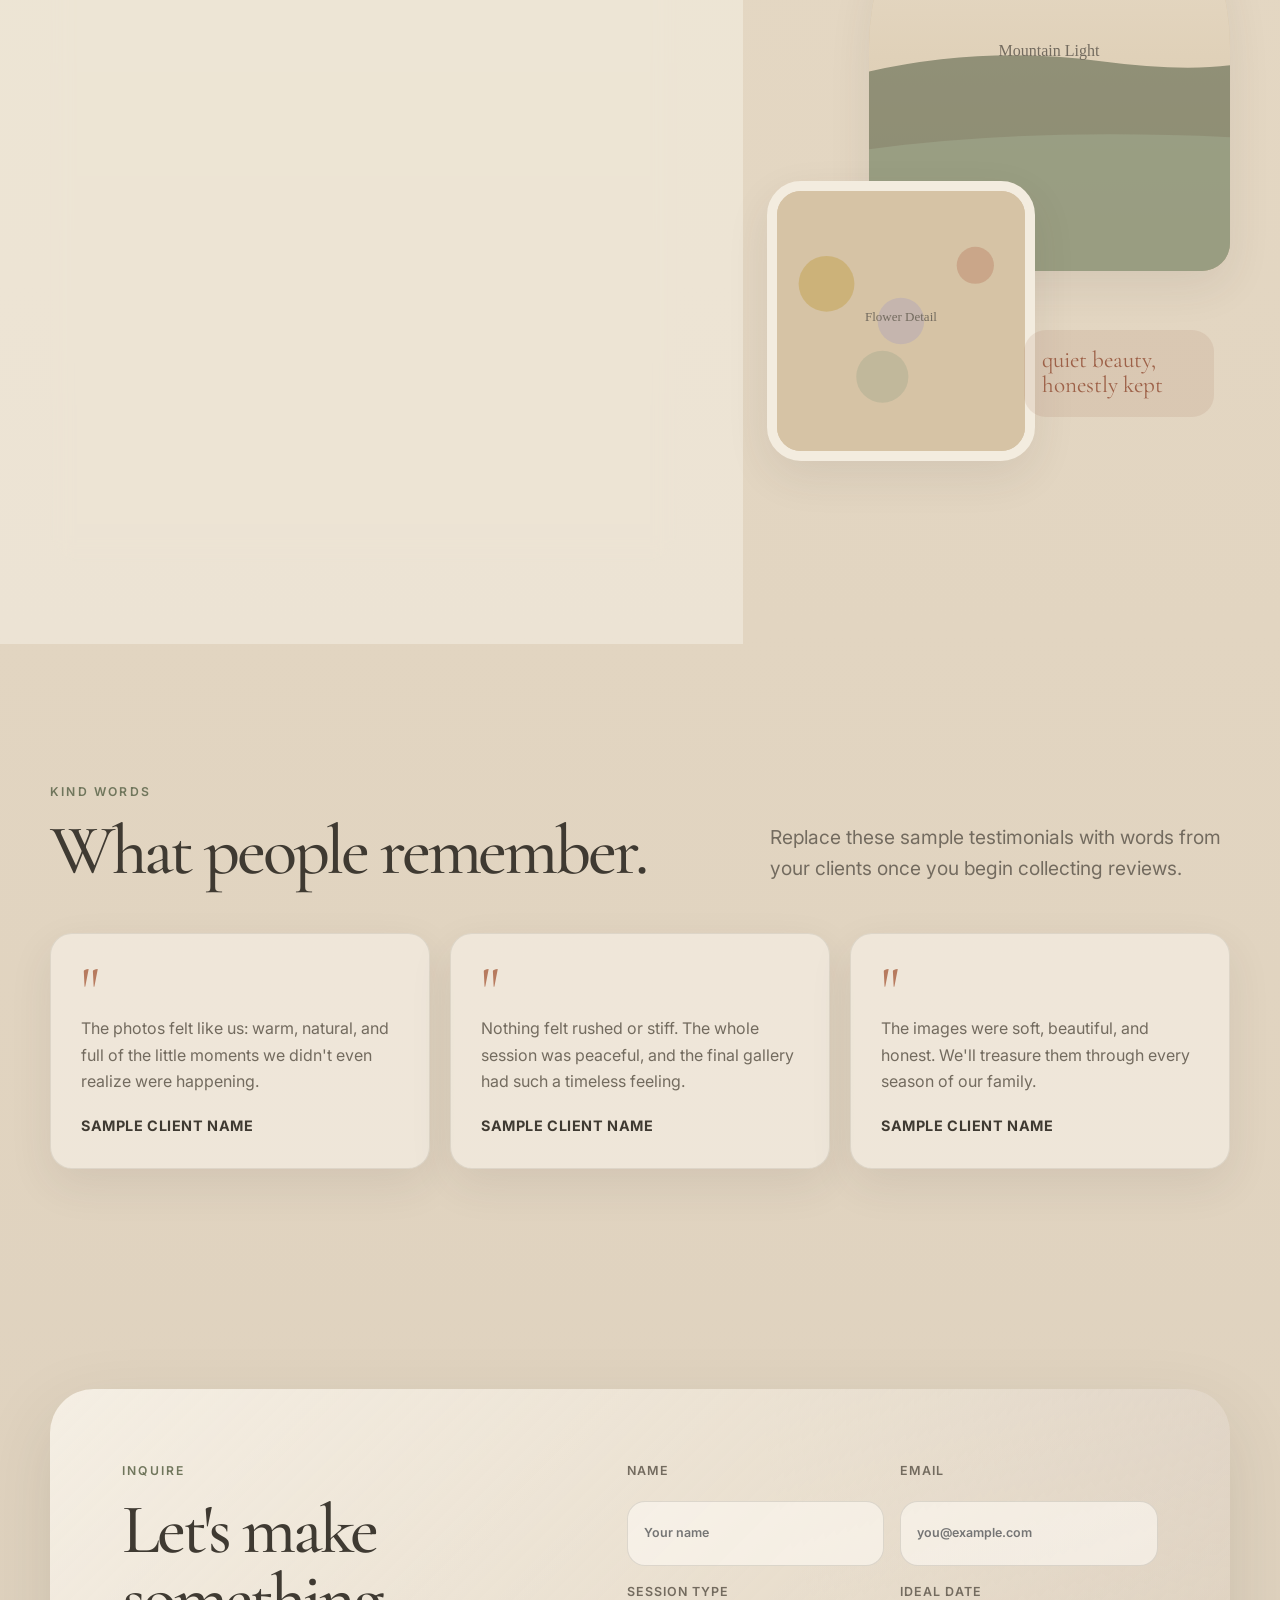
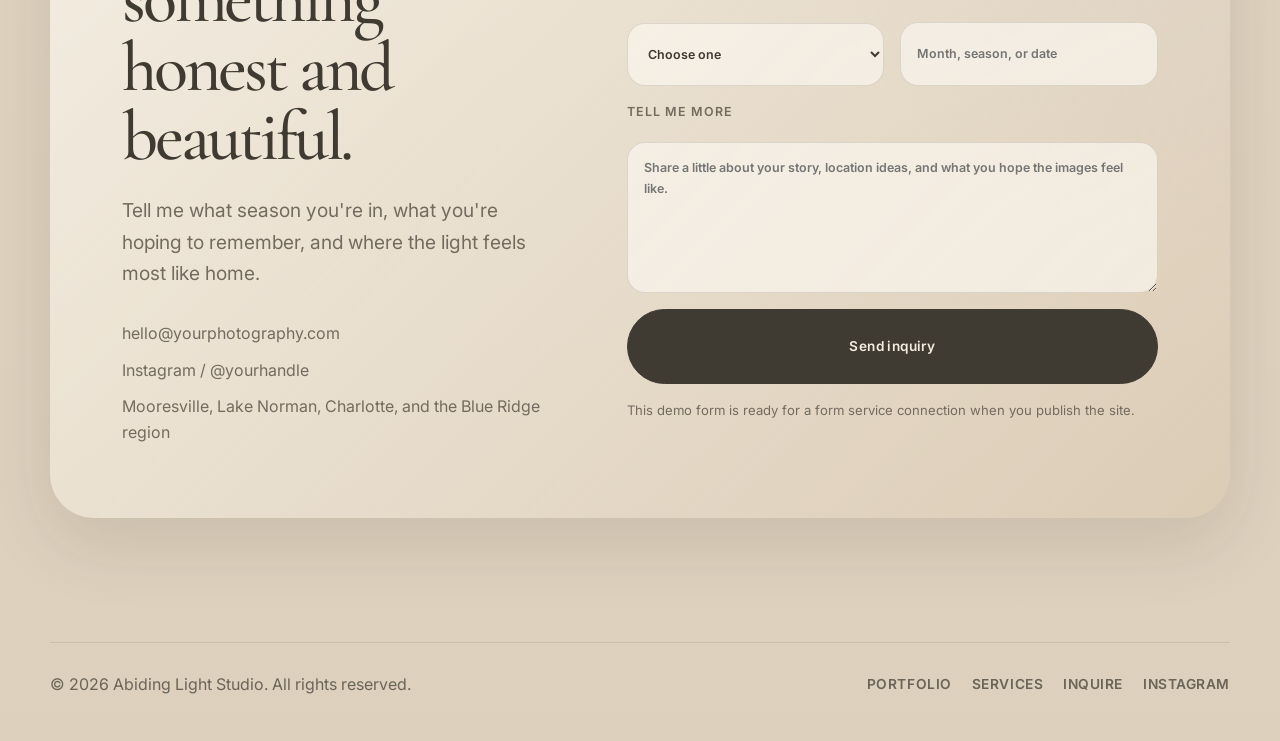
==== commit 87efdf1f: "Rebrand to Abiding Light Studio - Update all branding from "Blue Ridge Light" to "Abiding Light Stud" ====
--- a/index.html
+++ b/index.html
@@ -3,7 +3,7 @@
 <head>
   <meta charset="UTF-8" />
   <meta name="viewport" content="width=device-width, initial-scale=1.0" />
-  <title>Blue Ridge Light Photography</title>
+  <title>Abiding Light Studio</title>
   <meta name="description" content="Warm, natural-light photography inspired by wildflowers, mountain landscapes, and the quiet beauty of North Carolina." />
 
   <!-- Google Fonts -->
@@ -20,9 +20,9 @@
        ========================================================================== -->
   <header class="site-header" id="siteHeader">
     <div class="nav-wrap">
-      <a href="#top" class="brand" aria-label="Blue Ridge Light Photography home">
+      <a href="#top" class="brand" aria-label="Abiding Light Studio home">
         <span class="brand-mark" aria-hidden="true"></span>
-        <span>Blue Ridge Light</span>
+        <span>Abiding Light</span>
       </a>
 
       <nav class="nav-links" id="navLinks" aria-label="Main navigation">
@@ -50,7 +50,7 @@
       <div class="hero-card reveal">
         <div class="hero-content">
           <p class="eyebrow">Natural light photography in North Carolina</p>
-          <h1 id="hero-title">Honest images, softened by mountain light.</h1>
+          <h1 id="hero-title">Honest images, abiding in the light.</h1>
           <p>
             Warm, grounded photography for families, couples, quiet celebrations, and stories that feel most alive outside.
           </p>
@@ -383,7 +383,7 @@
        ========================================================================== -->
   <footer class="site-footer">
     <div class="footer-wrap">
-      <p>© <span id="year"></span> Blue Ridge Light Photography. All rights reserved.</p>
+      <p>© <span id="year"></span> Abiding Light Studio. All rights reserved.</p>
       <div class="footer-links">
         <a href="#portfolio">Portfolio</a>
         <a href="#services">Services</a>
--- a/css/style.css
+++ b/css/style.css
@@ -1,5 +1,5 @@
 /* ==========================================================================
-   BLUE RIDGE LIGHT PHOTOGRAPHY
+   ABIDING LIGHT STUDIO
    A warm, natural-light photography portfolio
    Inspired by wildflowers, mountain landscapes, and the Blue Ridge Parkway
    ========================================================================== */
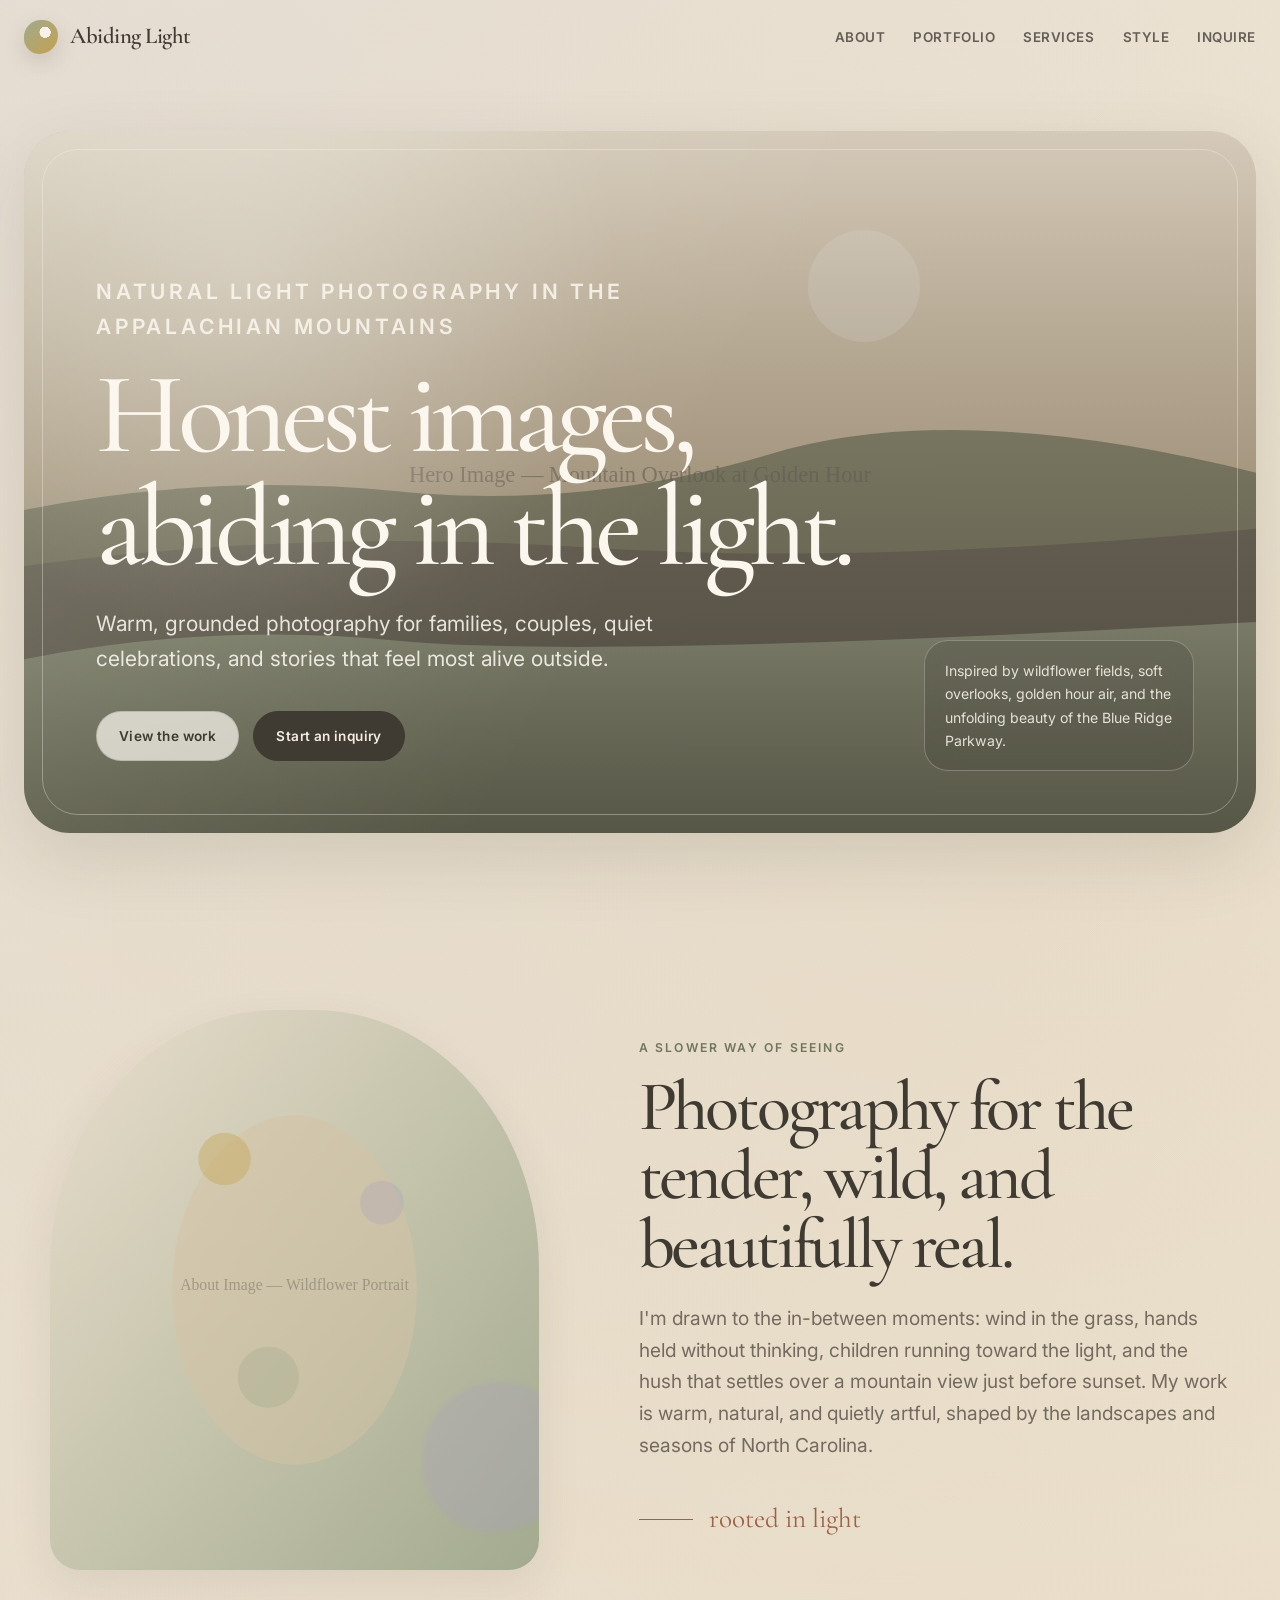
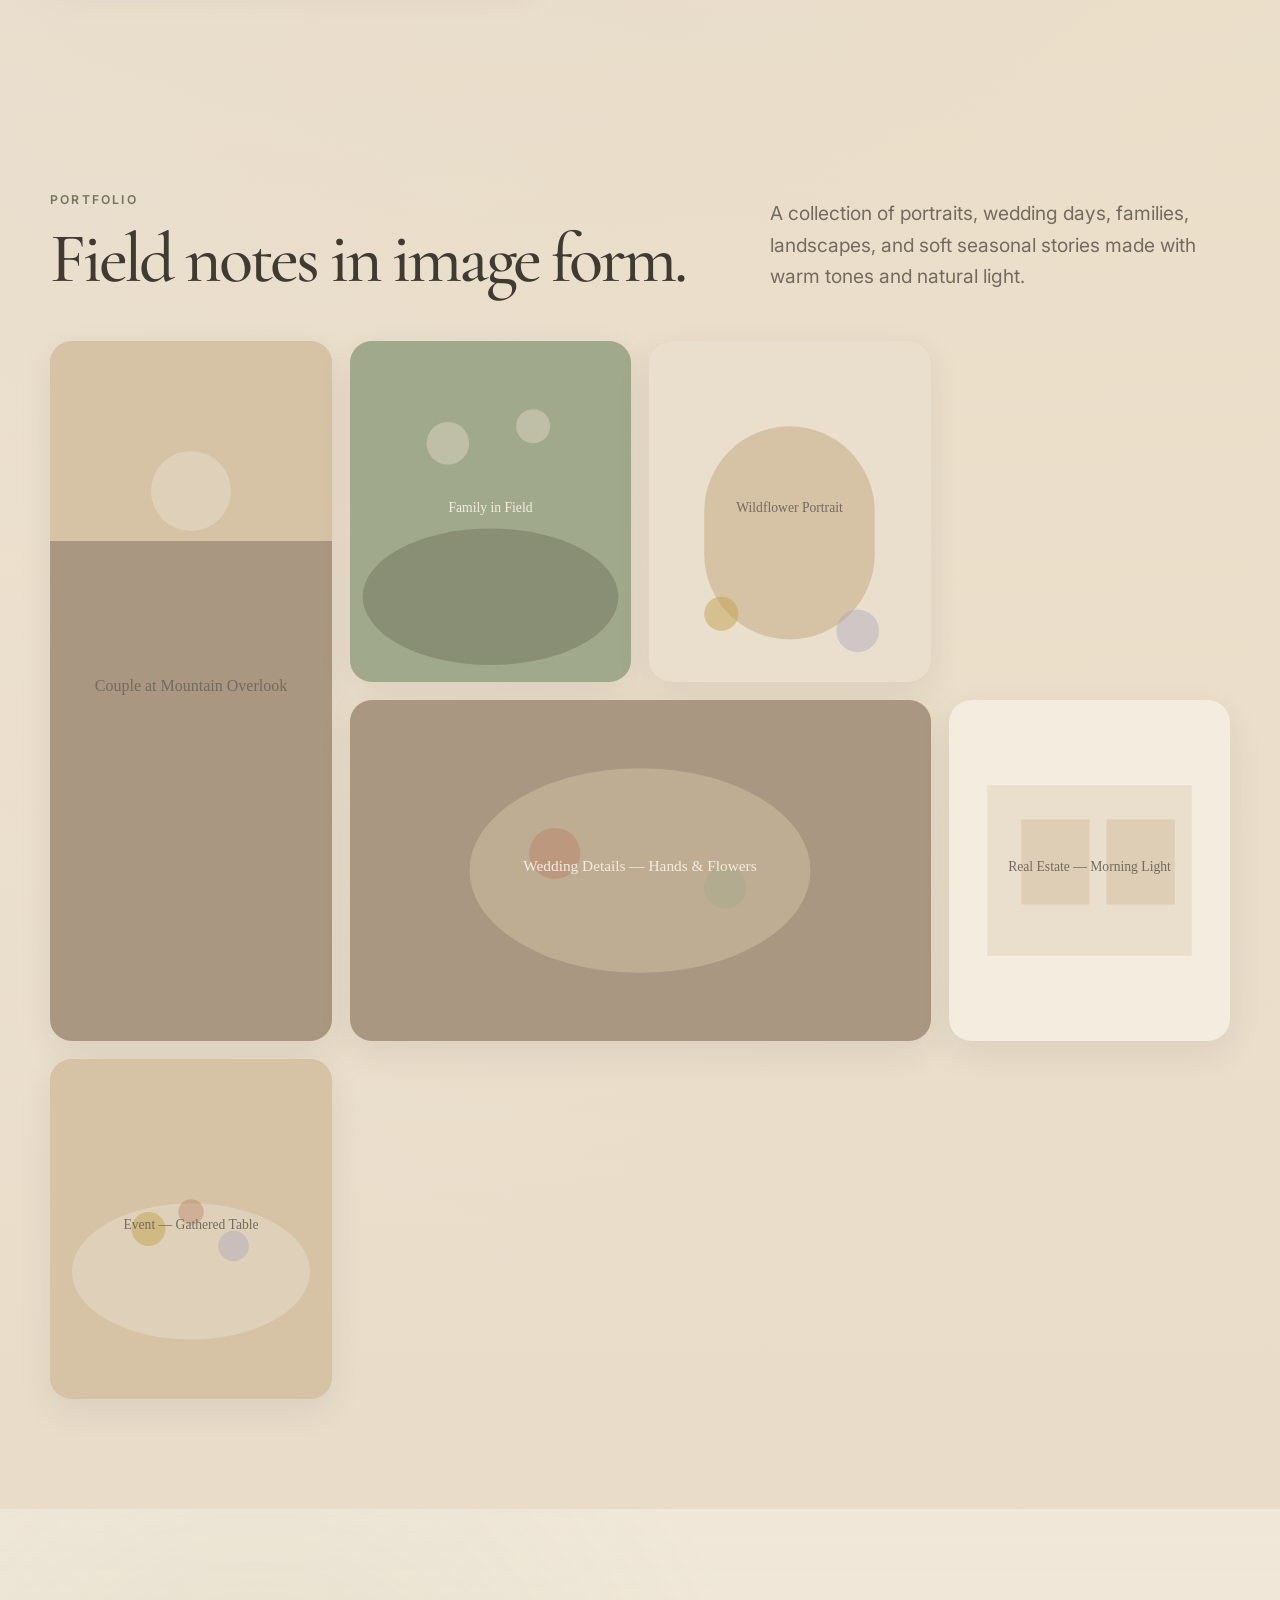
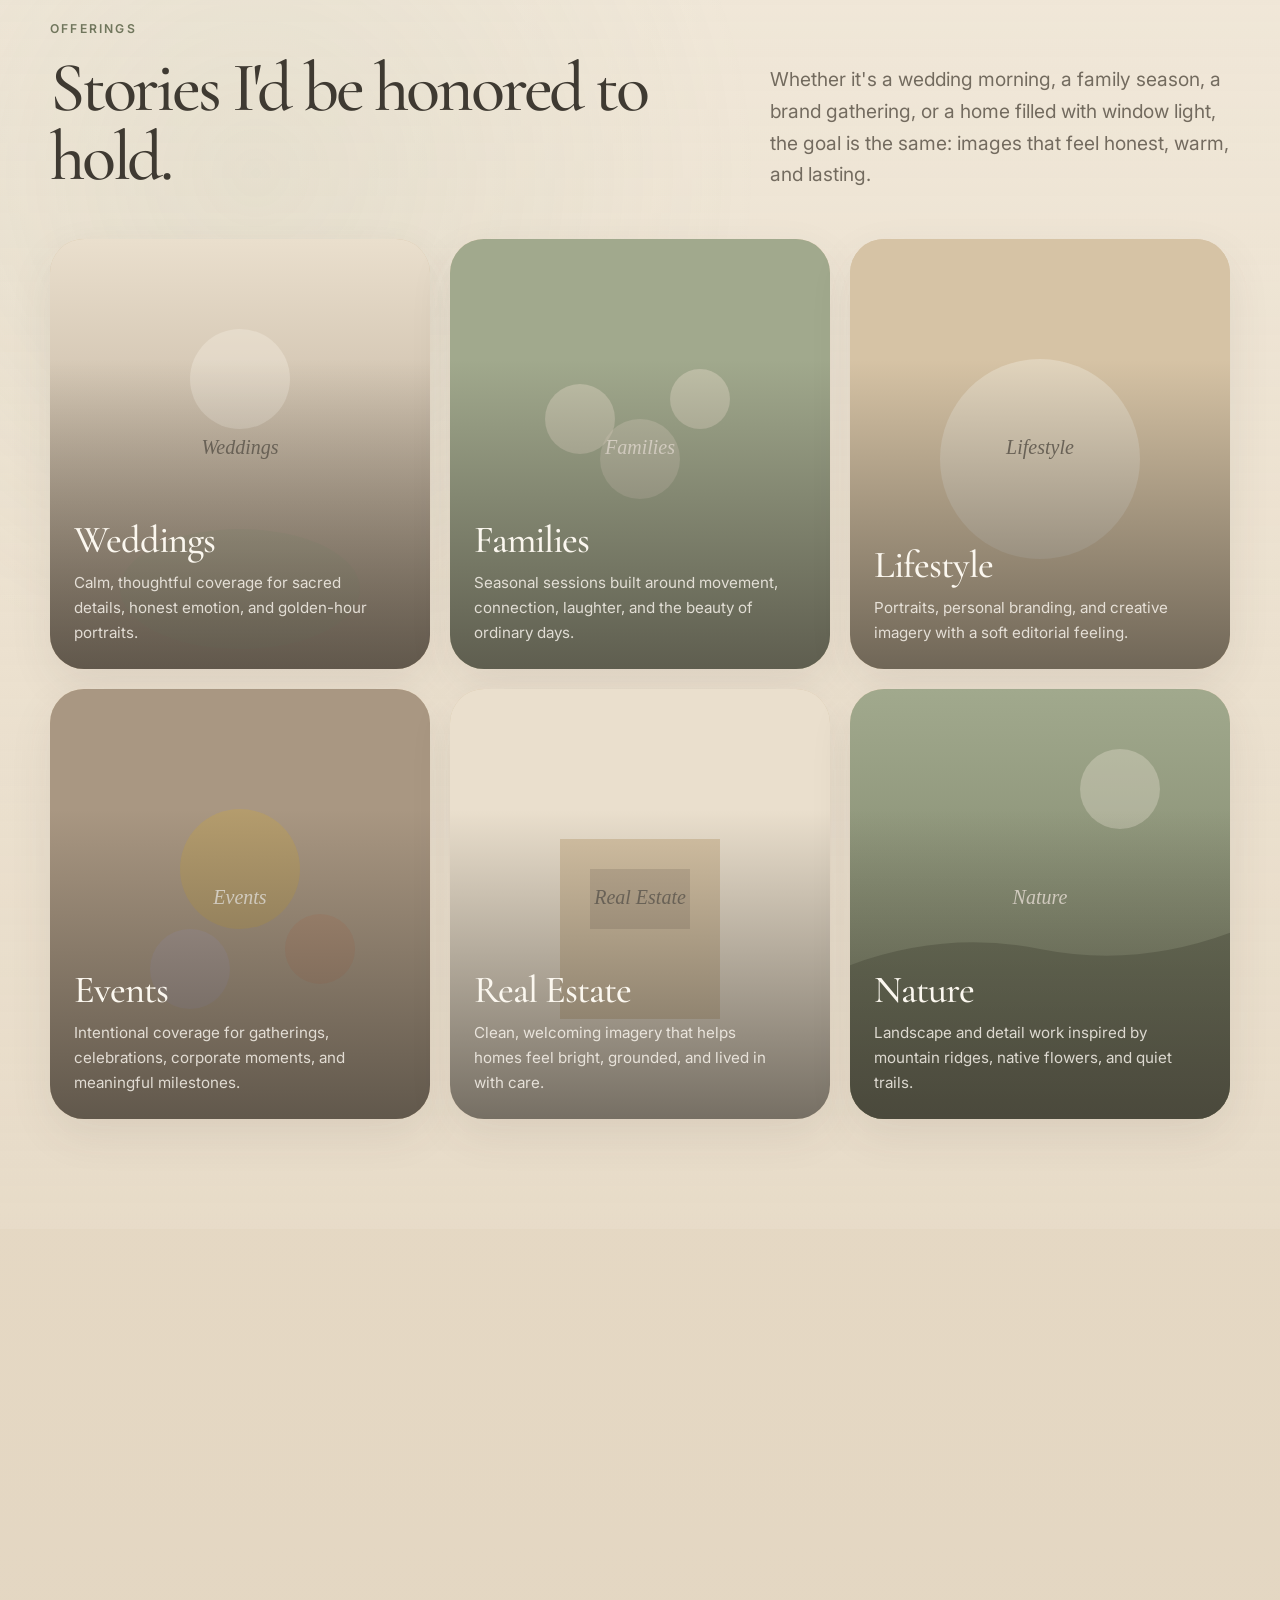
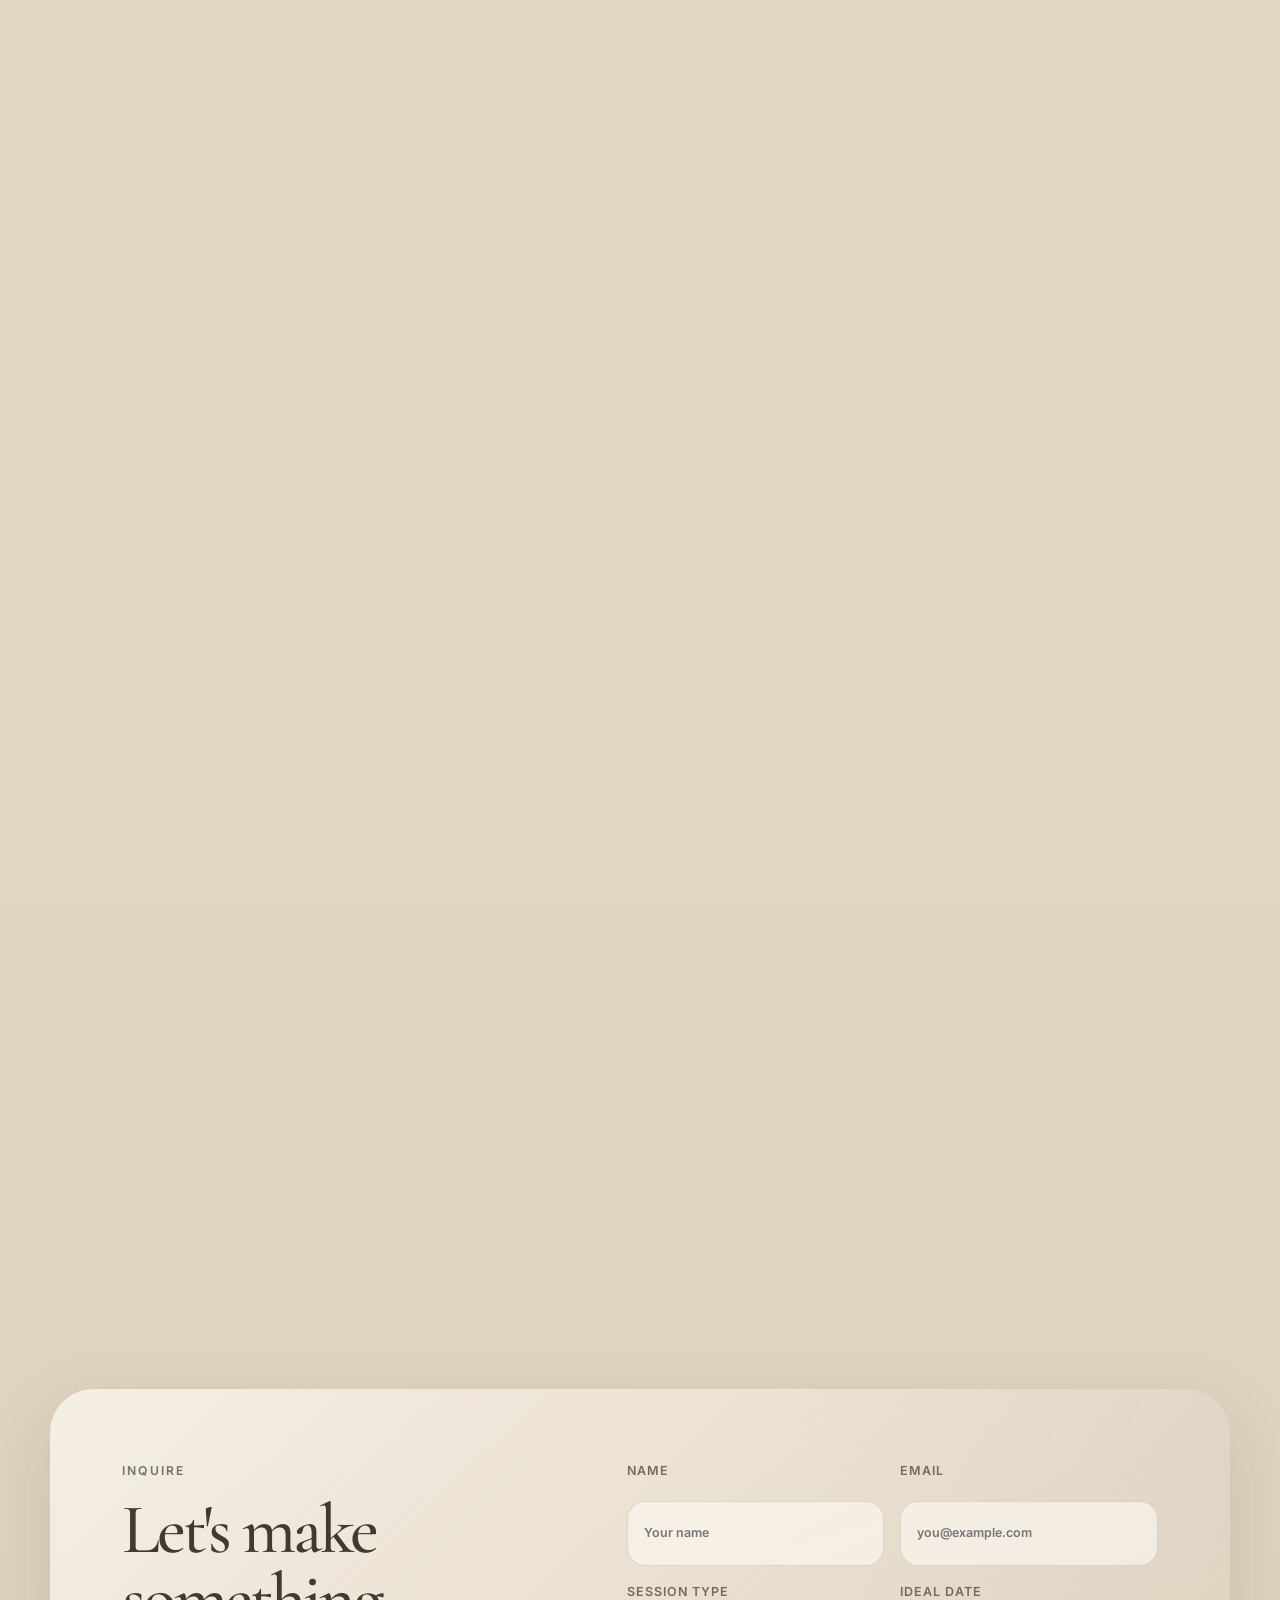
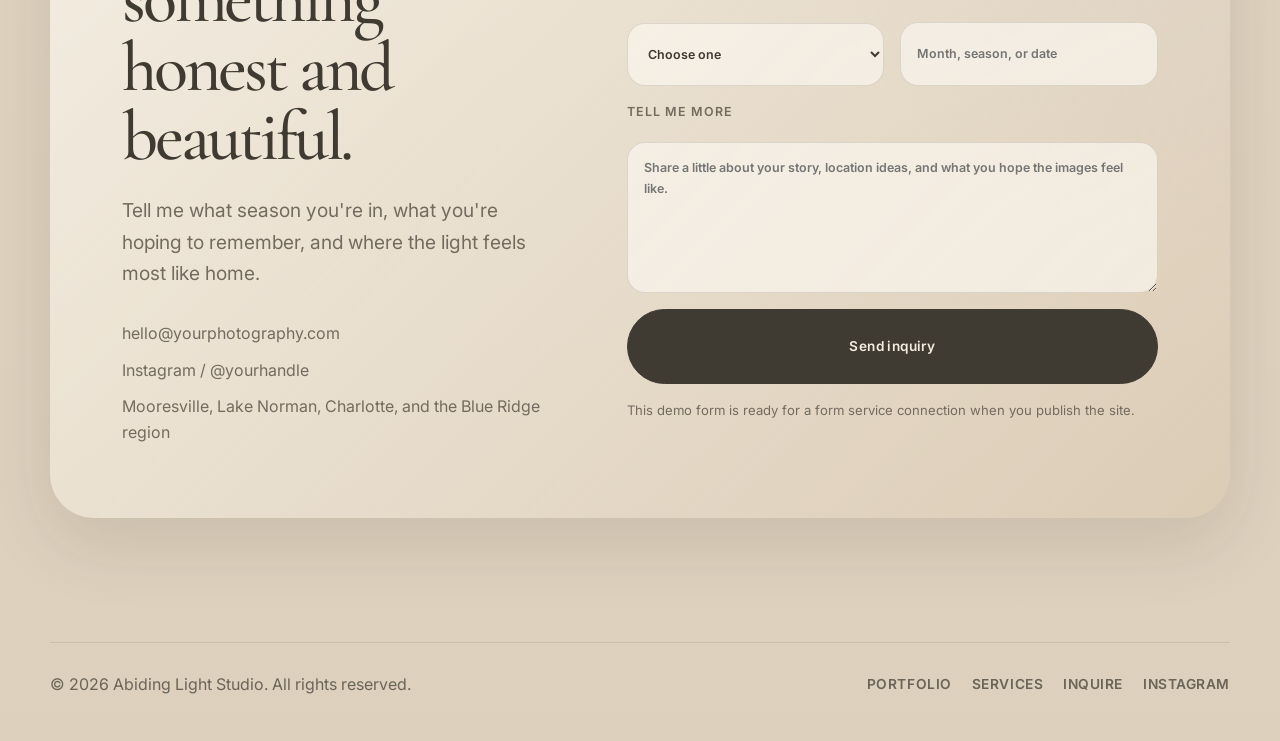
==== commit 3ab188e6: "Update tagline to Appalachian Mountains (location-flexible) Co-Authored-By: Claude Opus 4.7 <noreply" ====
--- a/index.html
+++ b/index.html
@@ -49,7 +49,7 @@
     <section class="hero" aria-labelledby="hero-title">
       <div class="hero-card reveal">
         <div class="hero-content">
-          <p class="eyebrow">Natural light photography in North Carolina</p>
+          <p class="eyebrow">Natural light photography in the Appalachian Mountains</p>
           <h1 id="hero-title">Honest images, abiding in the light.</h1>
           <p>
             Warm, grounded photography for families, couples, quiet celebrations, and stories that feel most alive outside.
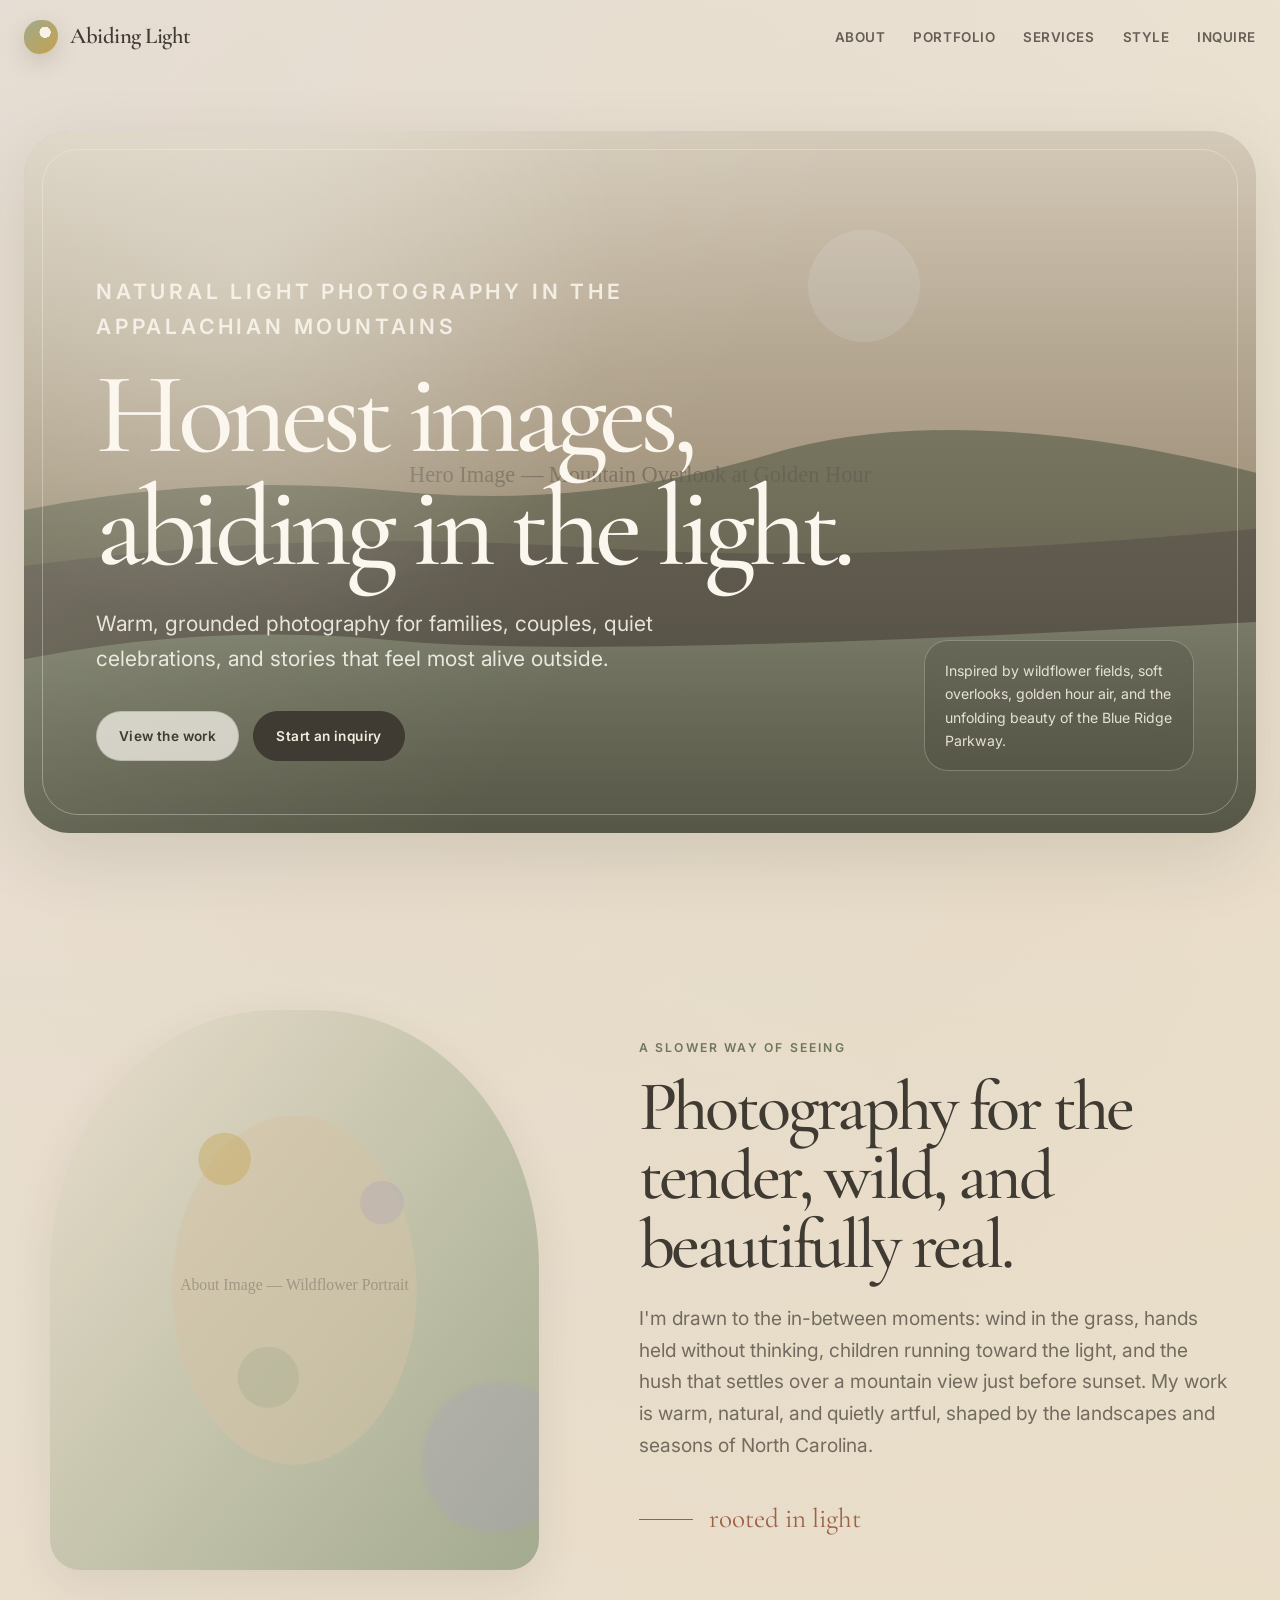
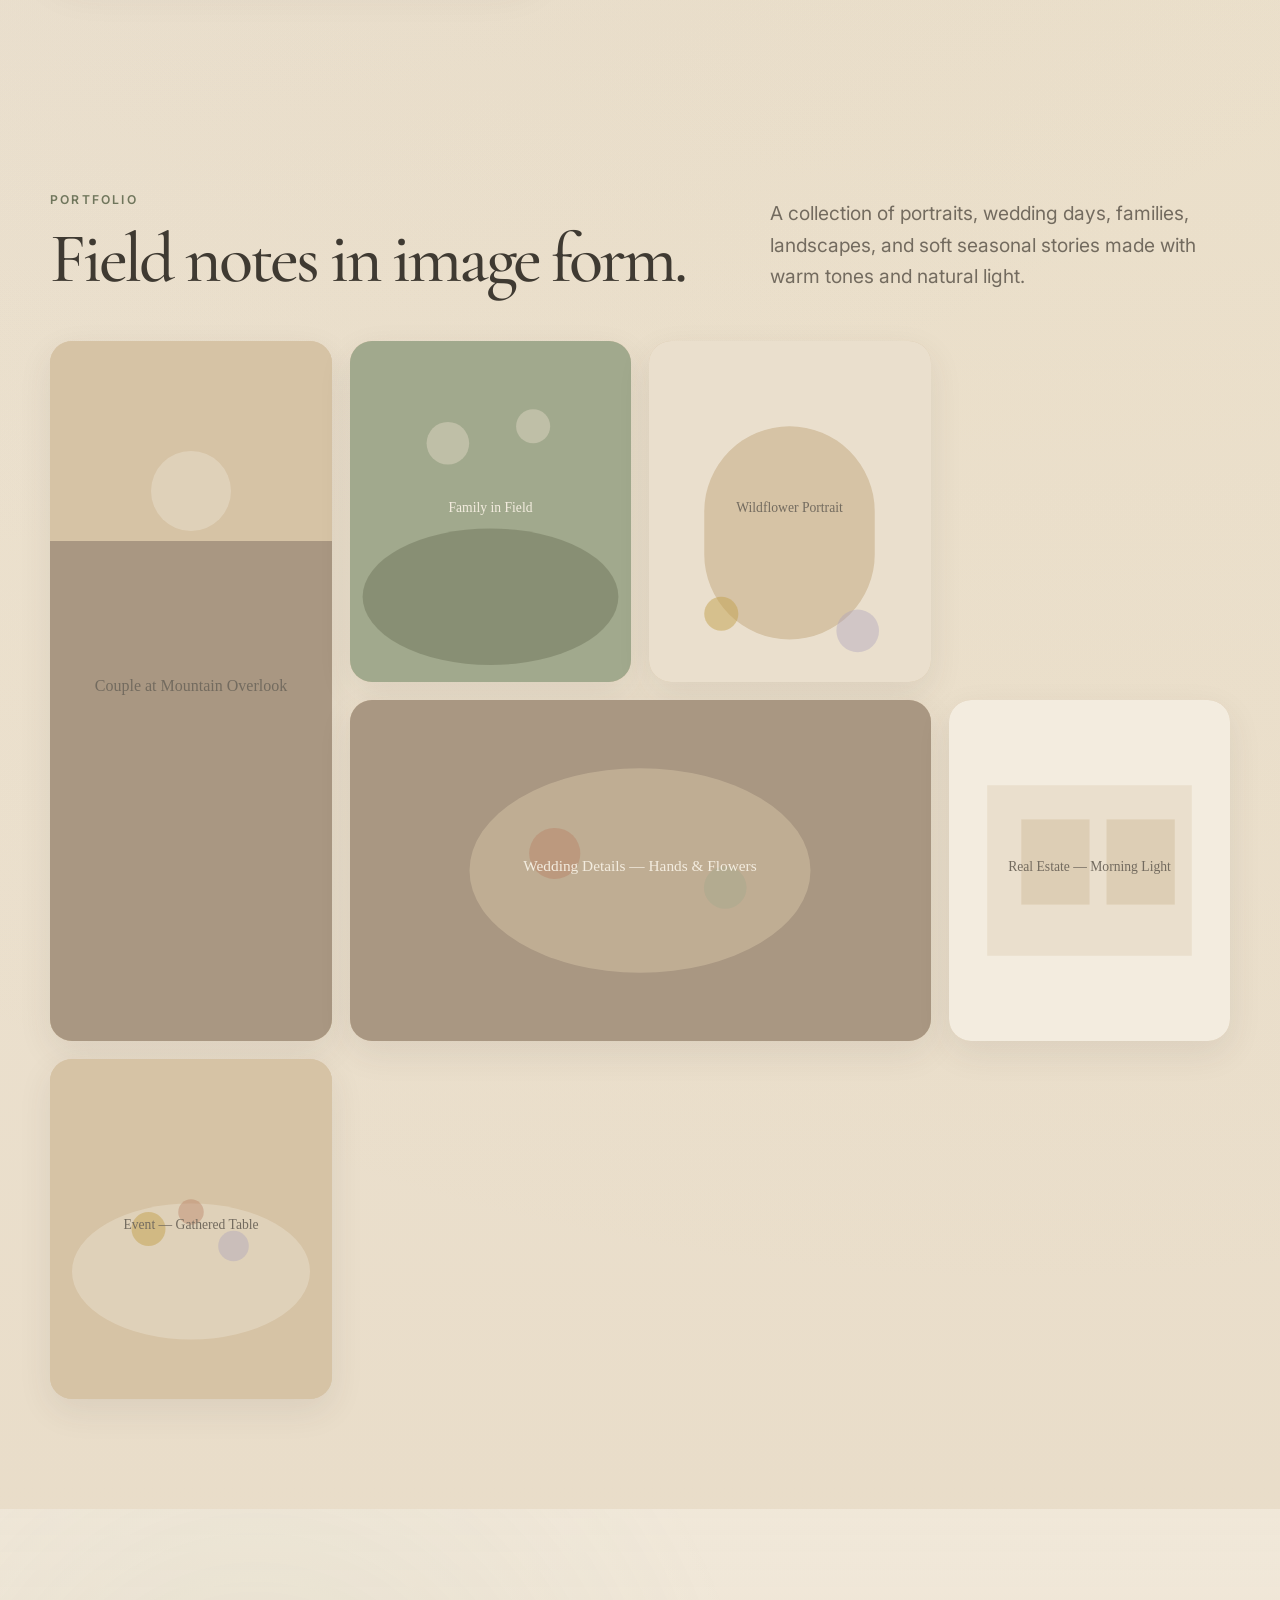
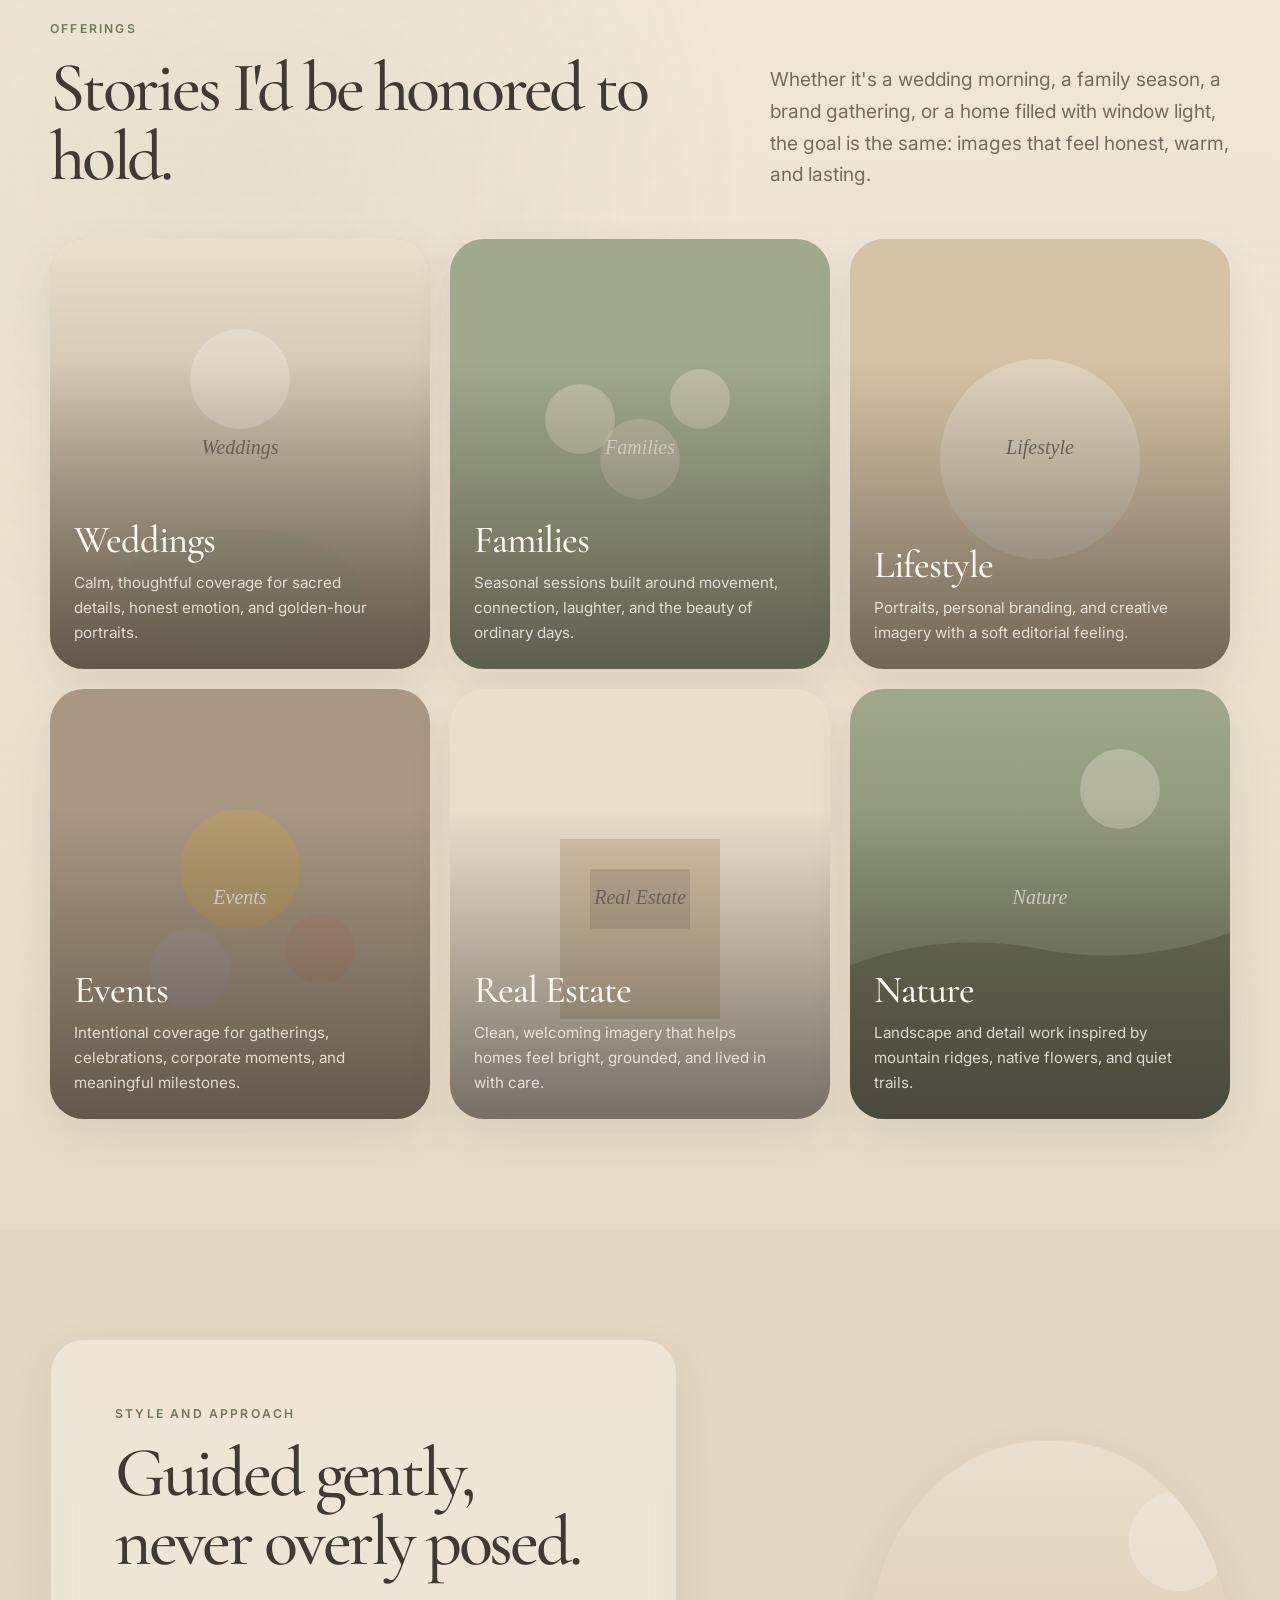
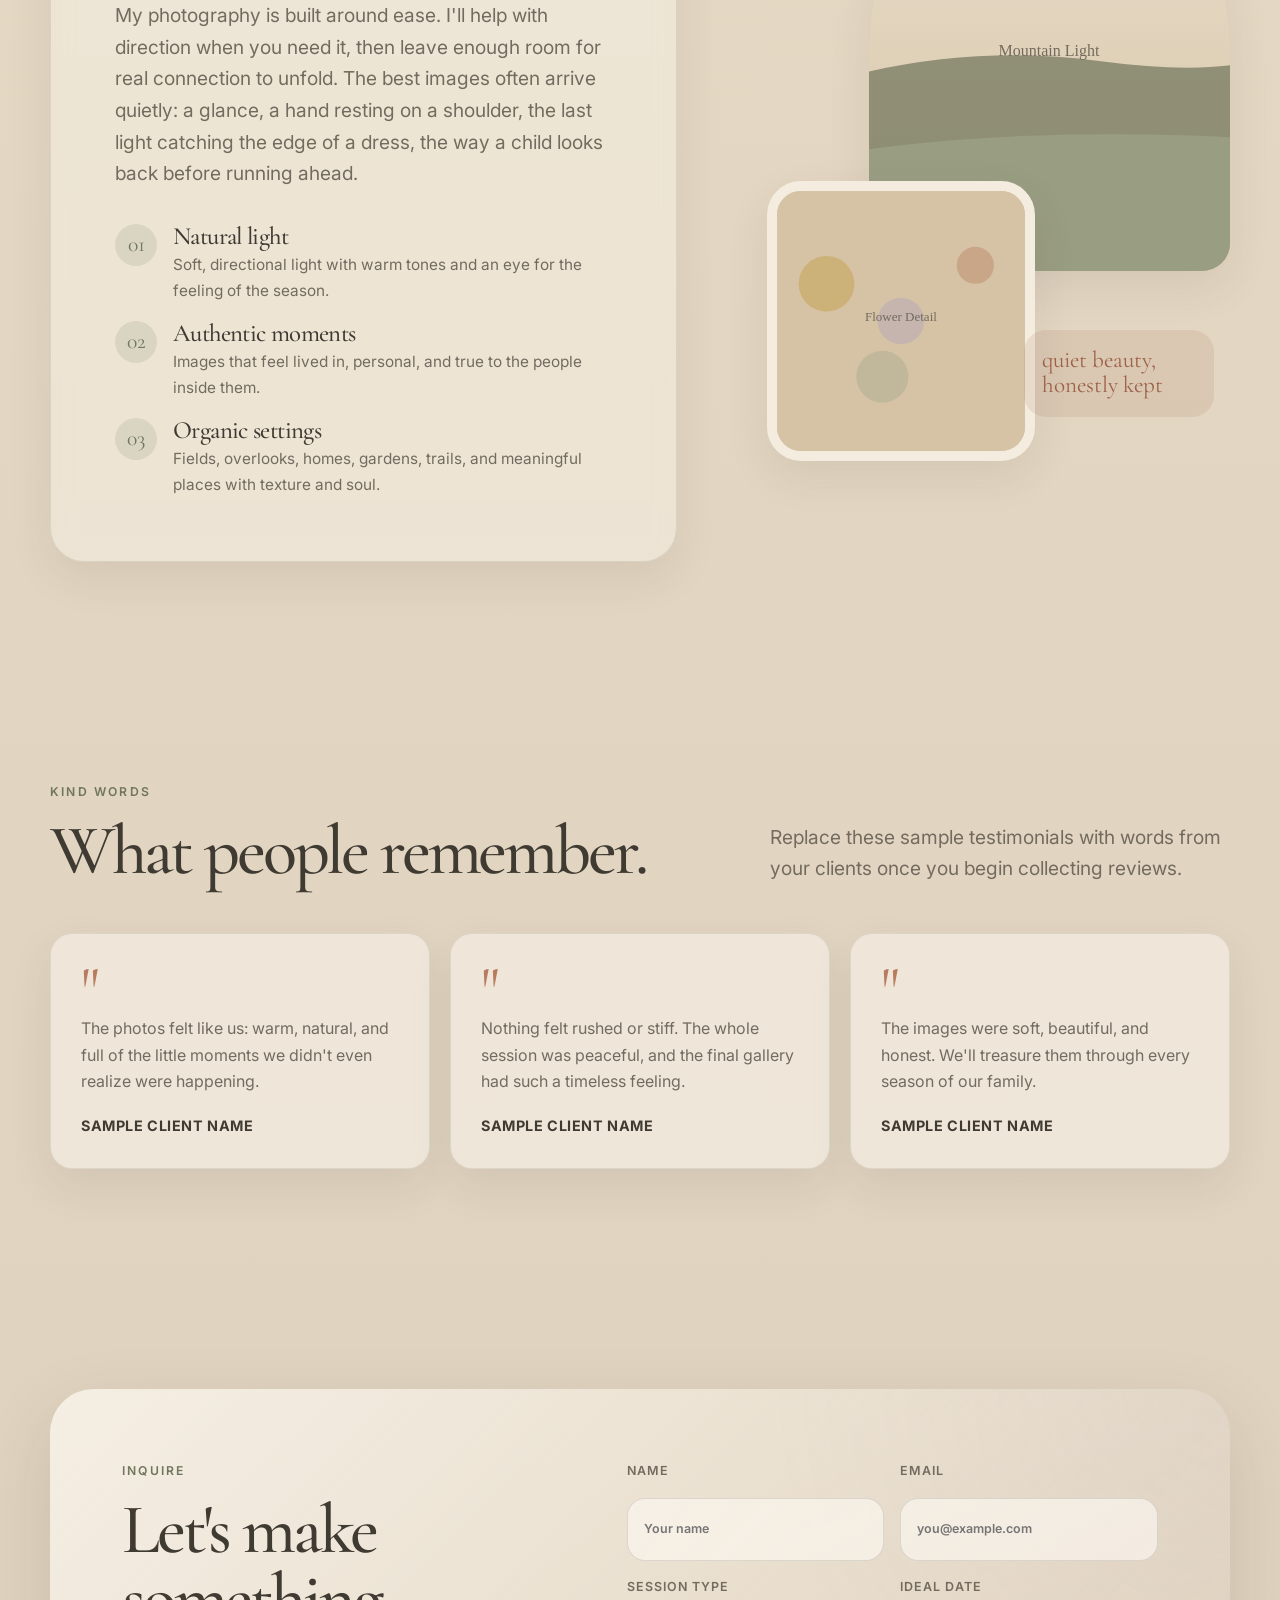
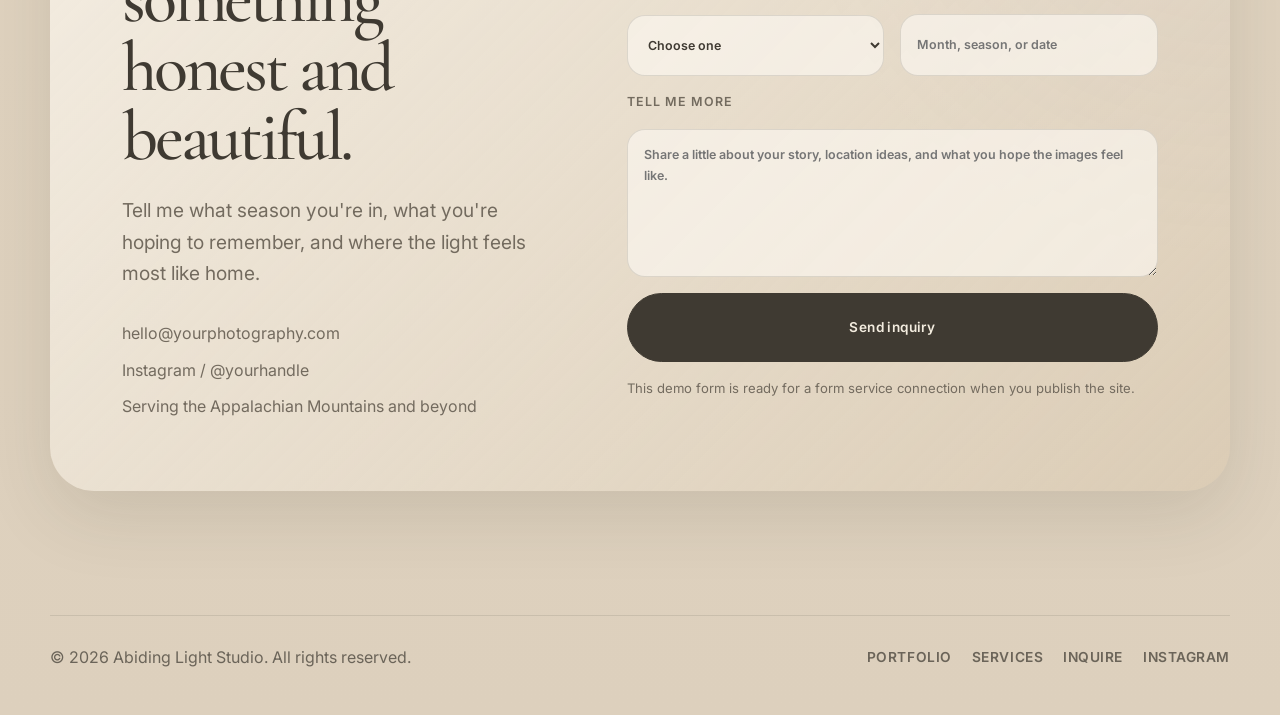
==== commit abcbe0c6: "Remove NC-specific locations, use flexible regional description Co-Authored-By: Claude Opus 4.7 <nor" ====
--- a/index.html
+++ b/index.html
@@ -330,7 +330,7 @@
             <div class="contact-links">
               <a href="mailto:hello@yourphotography.com">hello@yourphotography.com</a>
               <a href="https://www.instagram.com/yourhandle" target="_blank" rel="noreferrer">Instagram / @yourhandle</a>
-              <span>Mooresville, Lake Norman, Charlotte, and the Blue Ridge region</span>
+              <span>Serving the Appalachian Mountains and beyond</span>
             </div>
           </div>
 
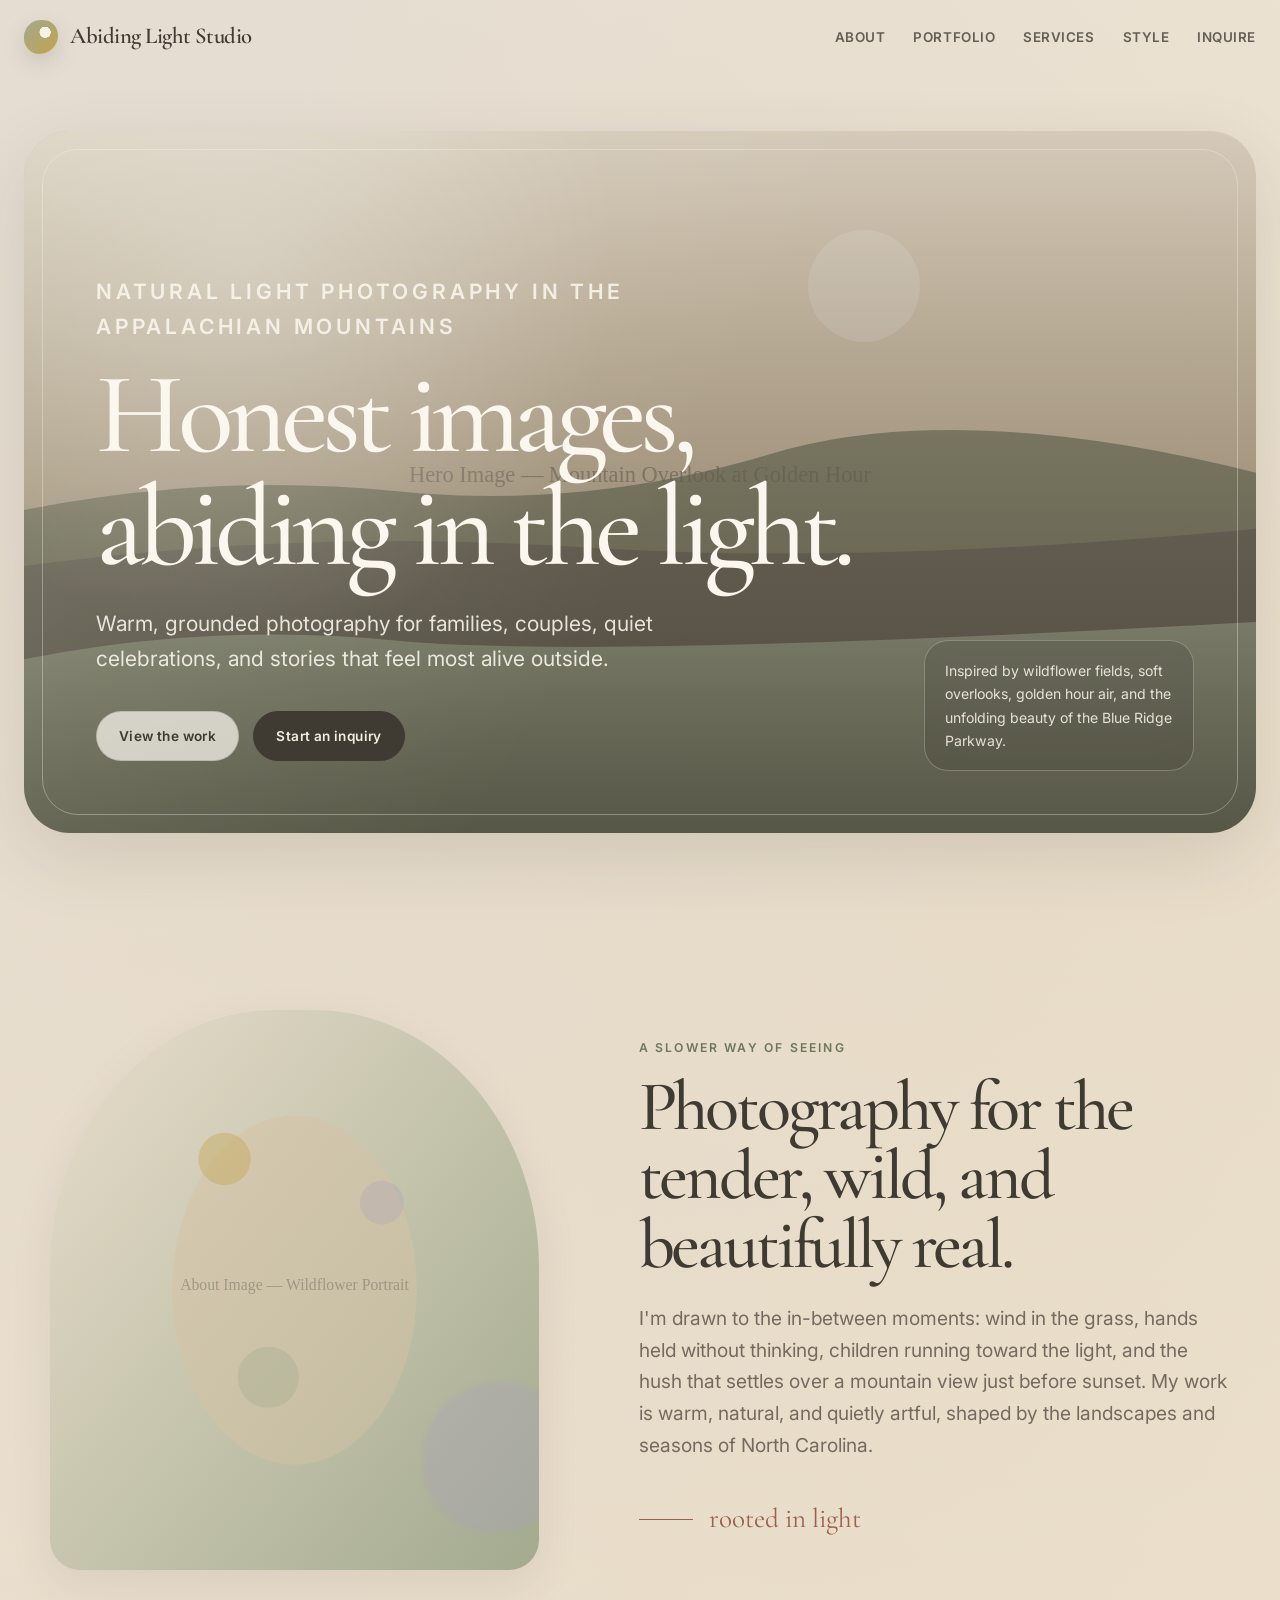
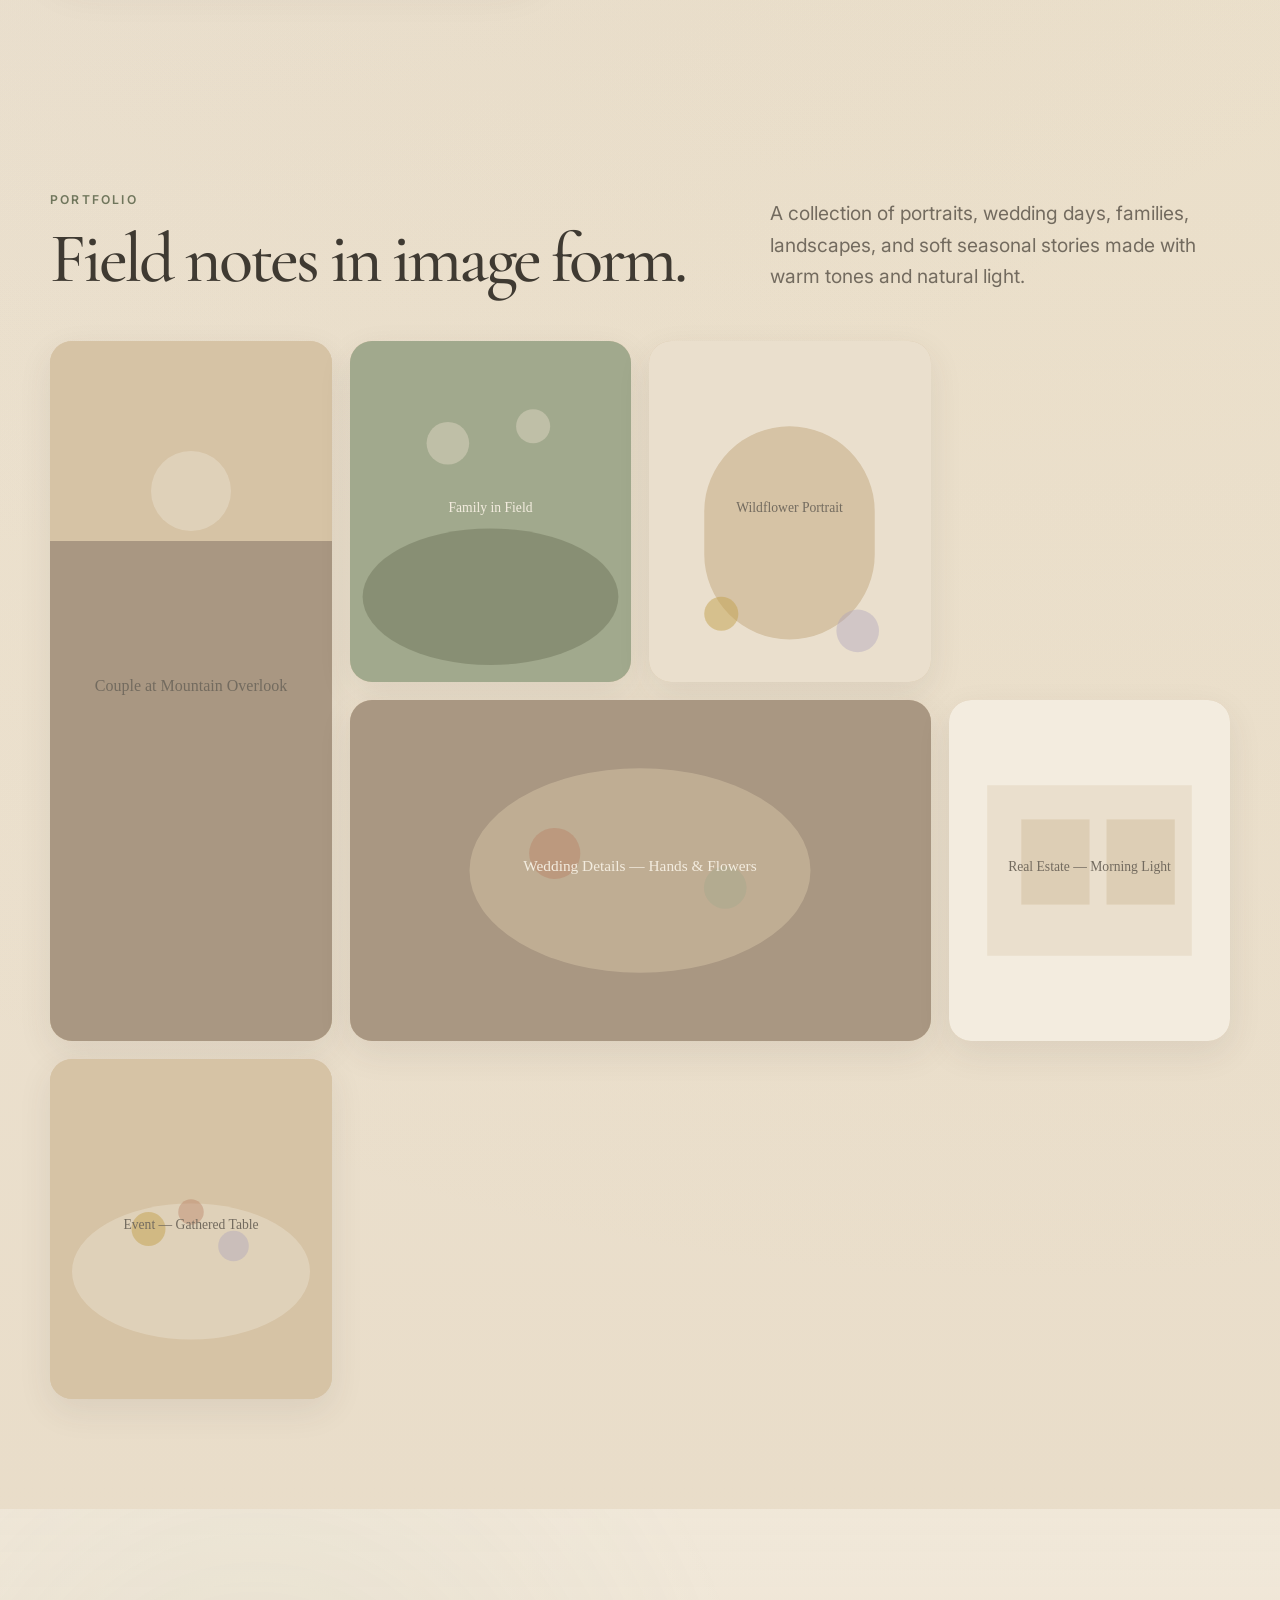
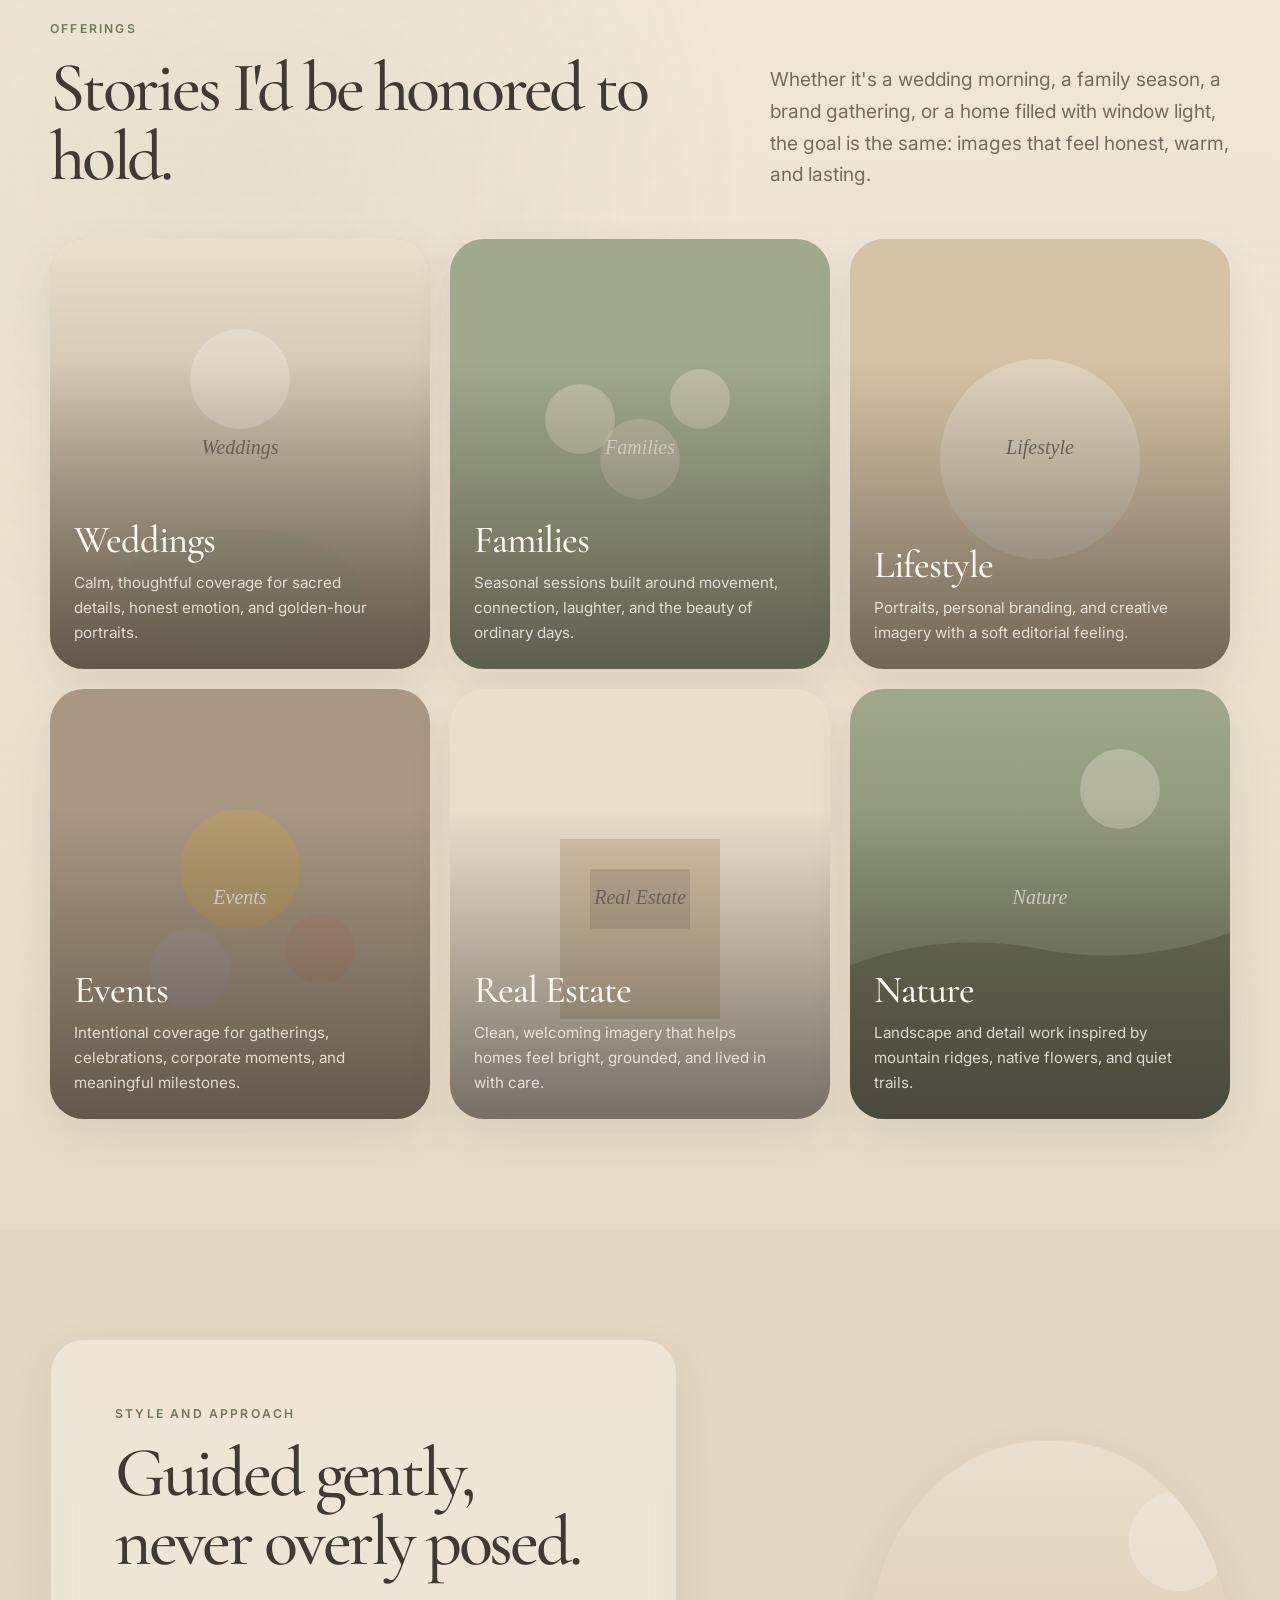
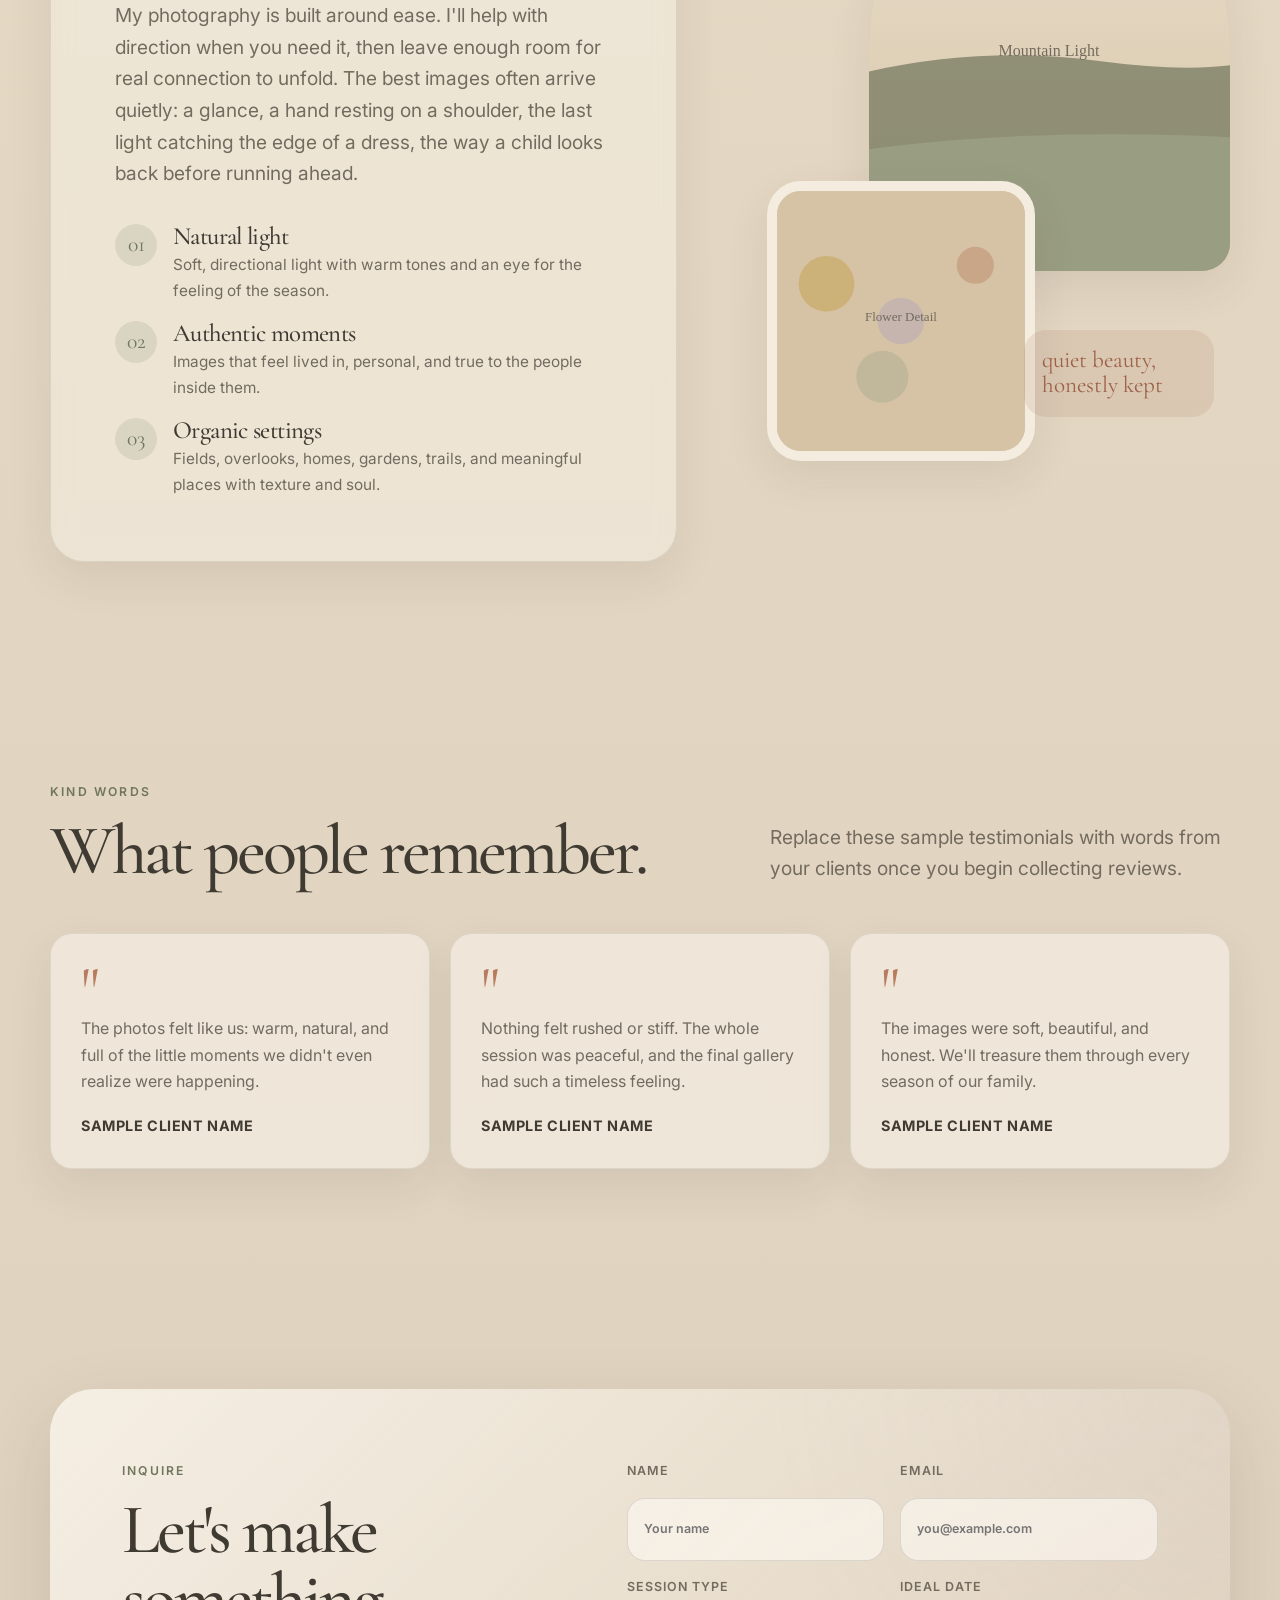
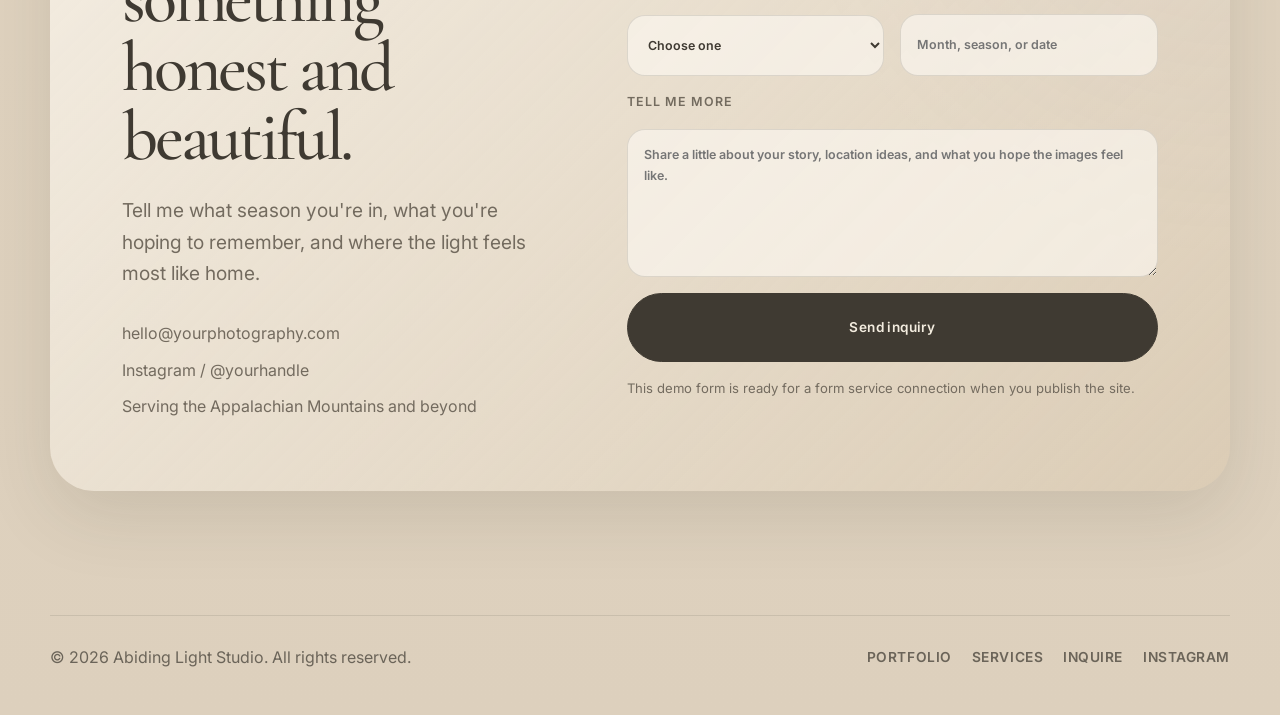
==== commit 10cfbd97: "Update index.html Updated header to "Abiding Light Studio" - adding the word studio." ====
--- a/index.html
+++ b/index.html
@@ -22,7 +22,7 @@
     <div class="nav-wrap">
       <a href="#top" class="brand" aria-label="Abiding Light Studio home">
         <span class="brand-mark" aria-hidden="true"></span>
-        <span>Abiding Light</span>
+        <span>Abiding Light Studio</span>
       </a>
 
       <nav class="nav-links" id="navLinks" aria-label="Main navigation">
